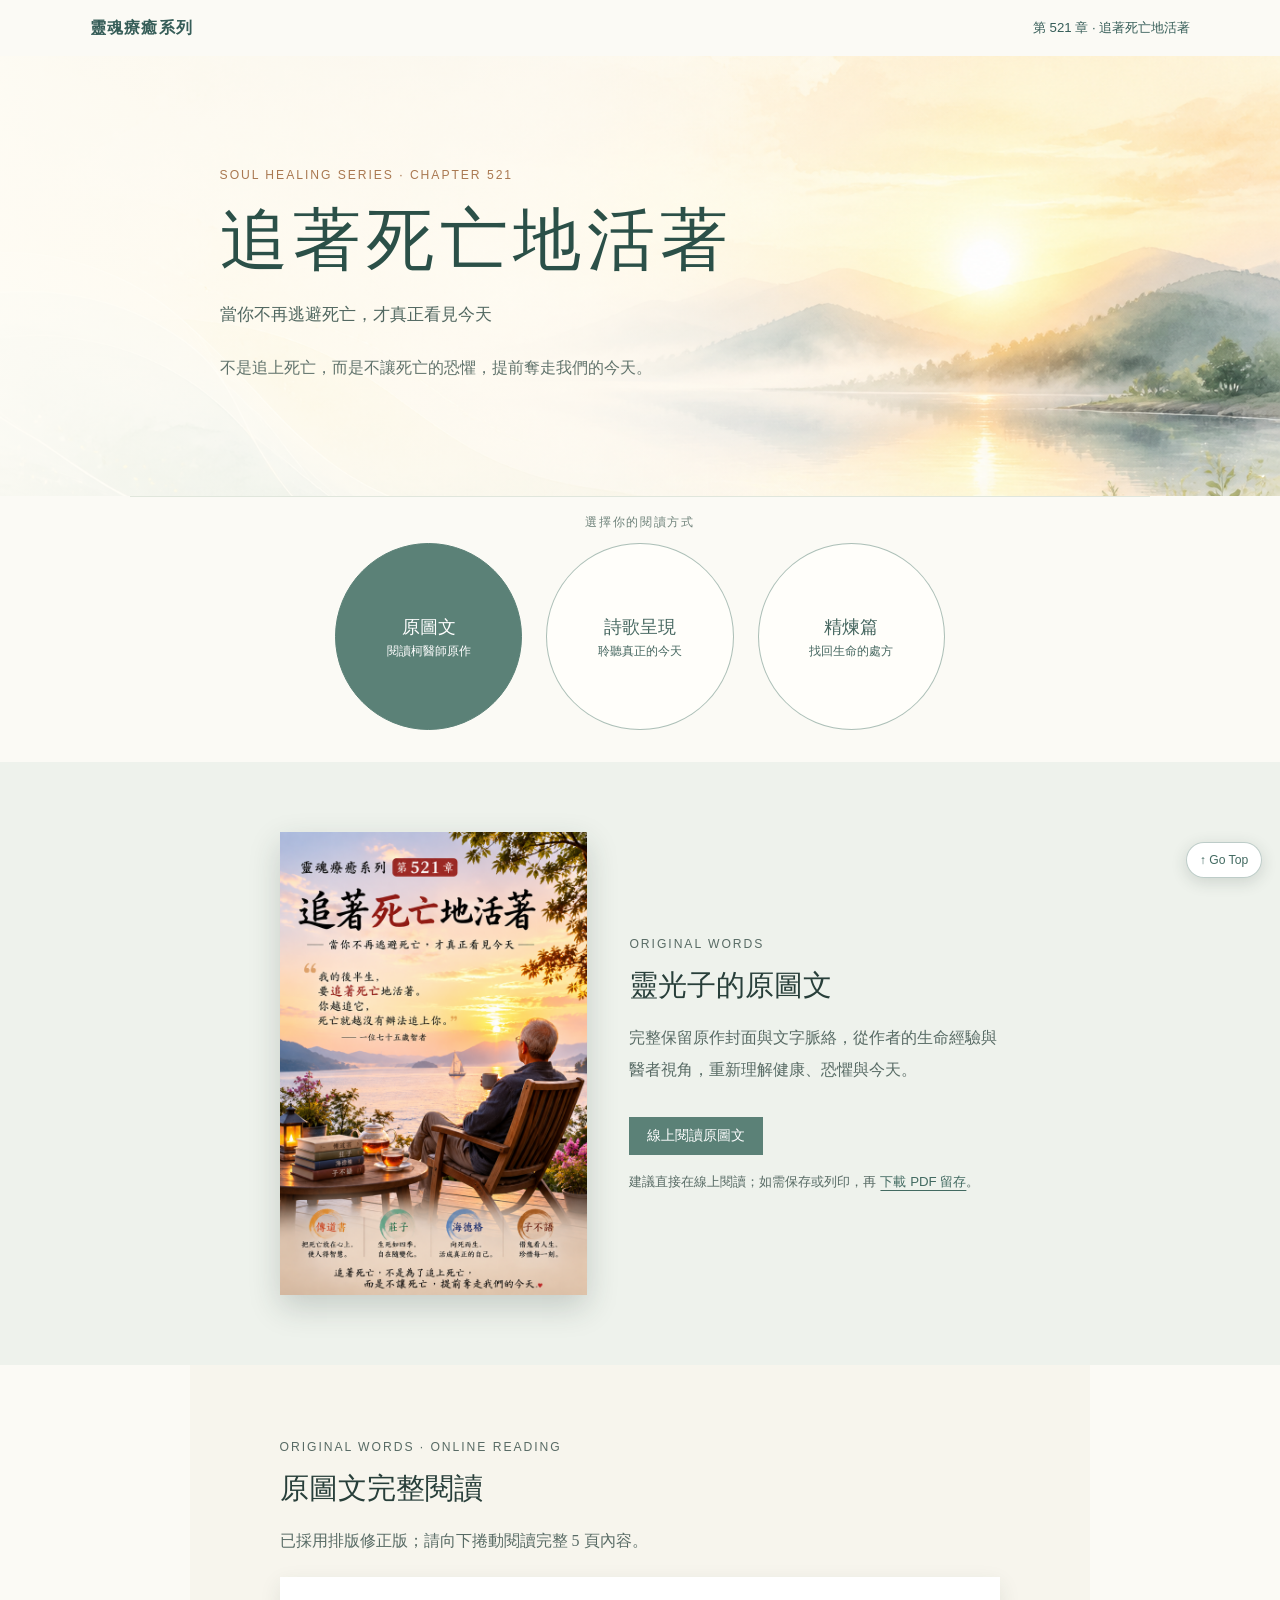
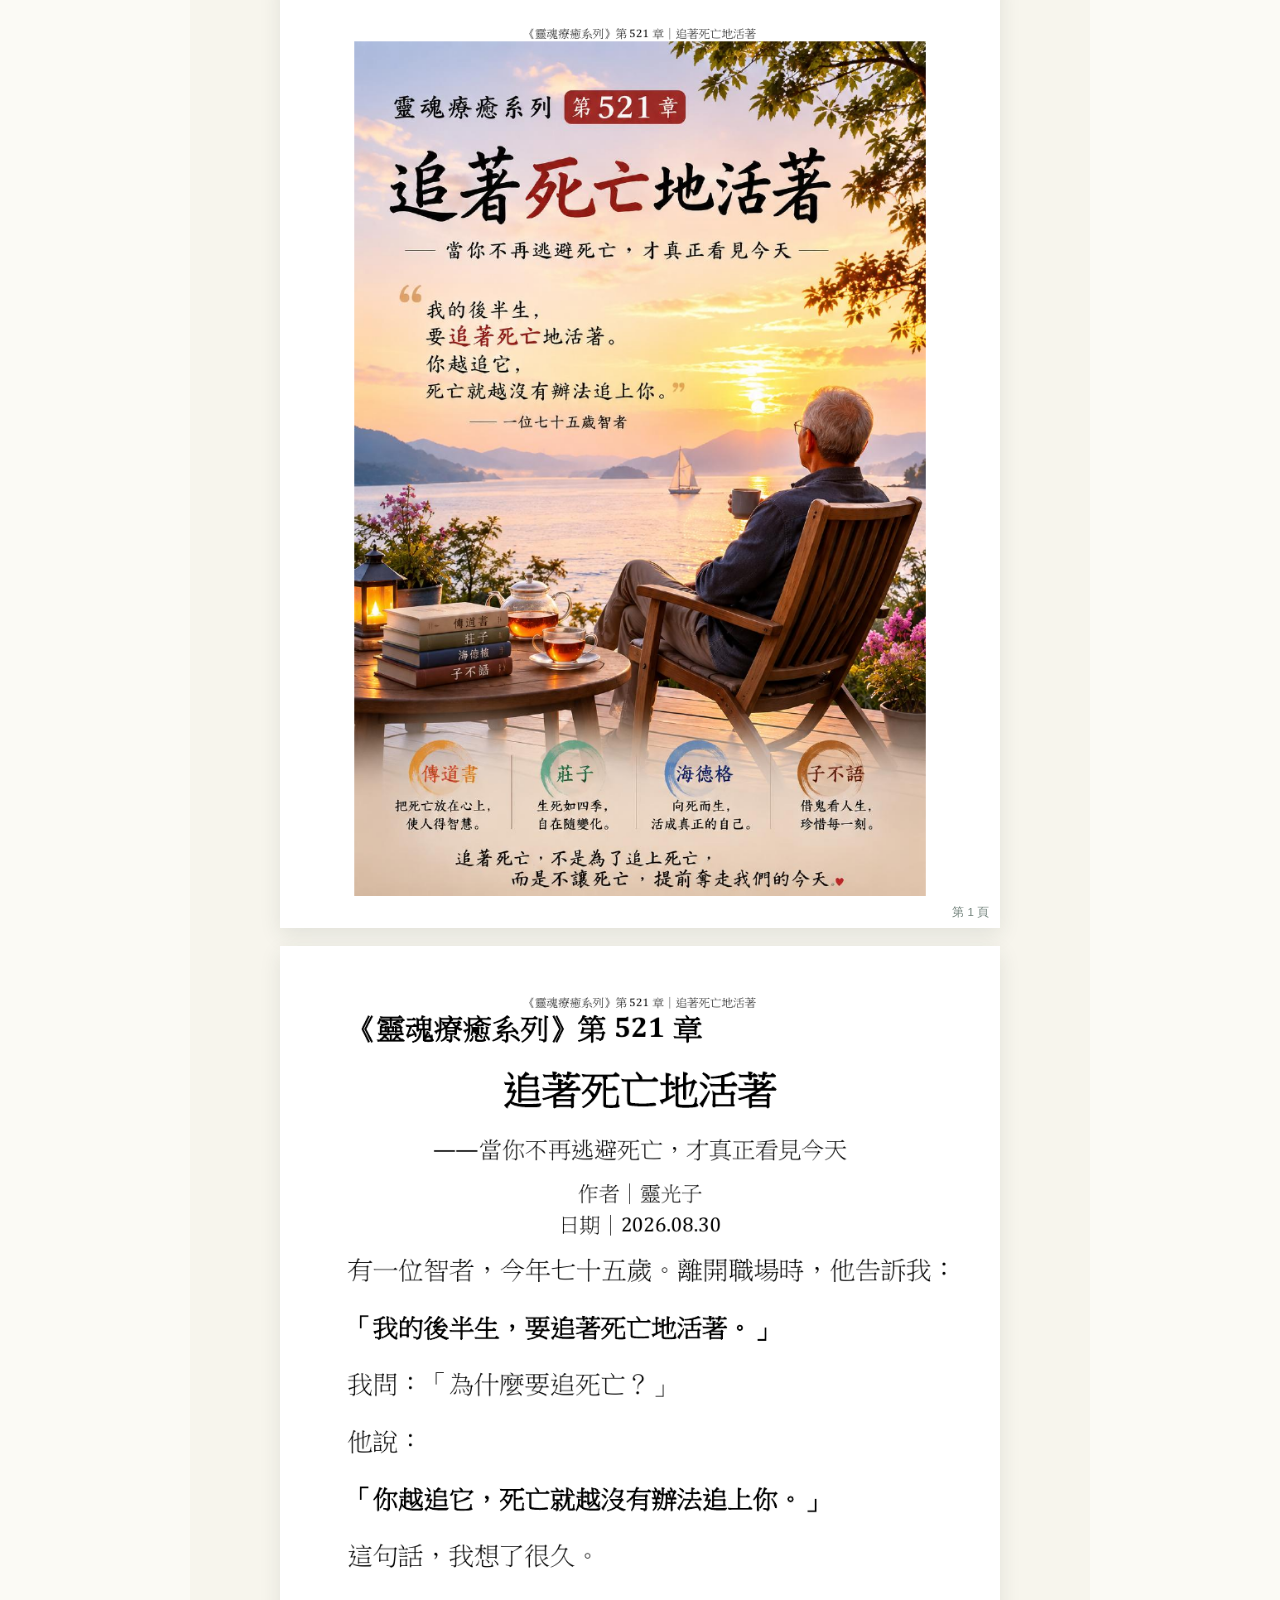
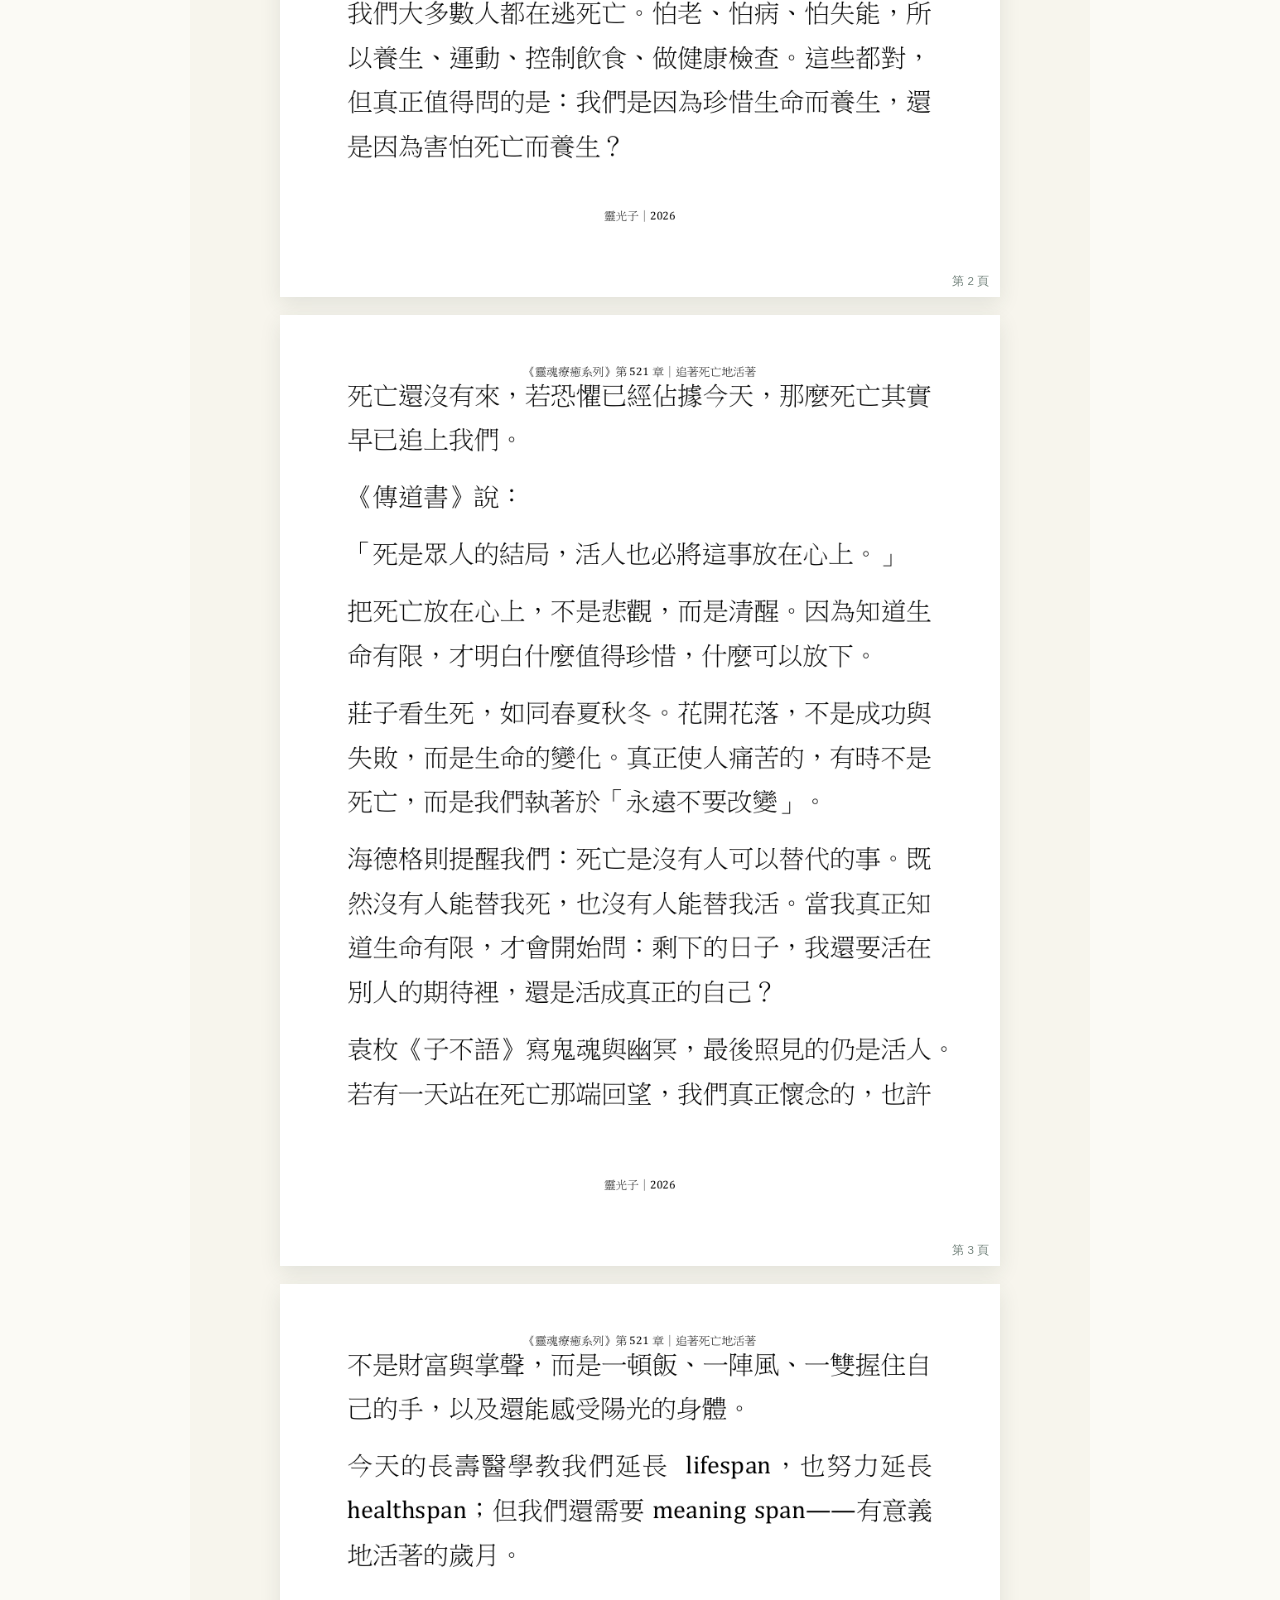
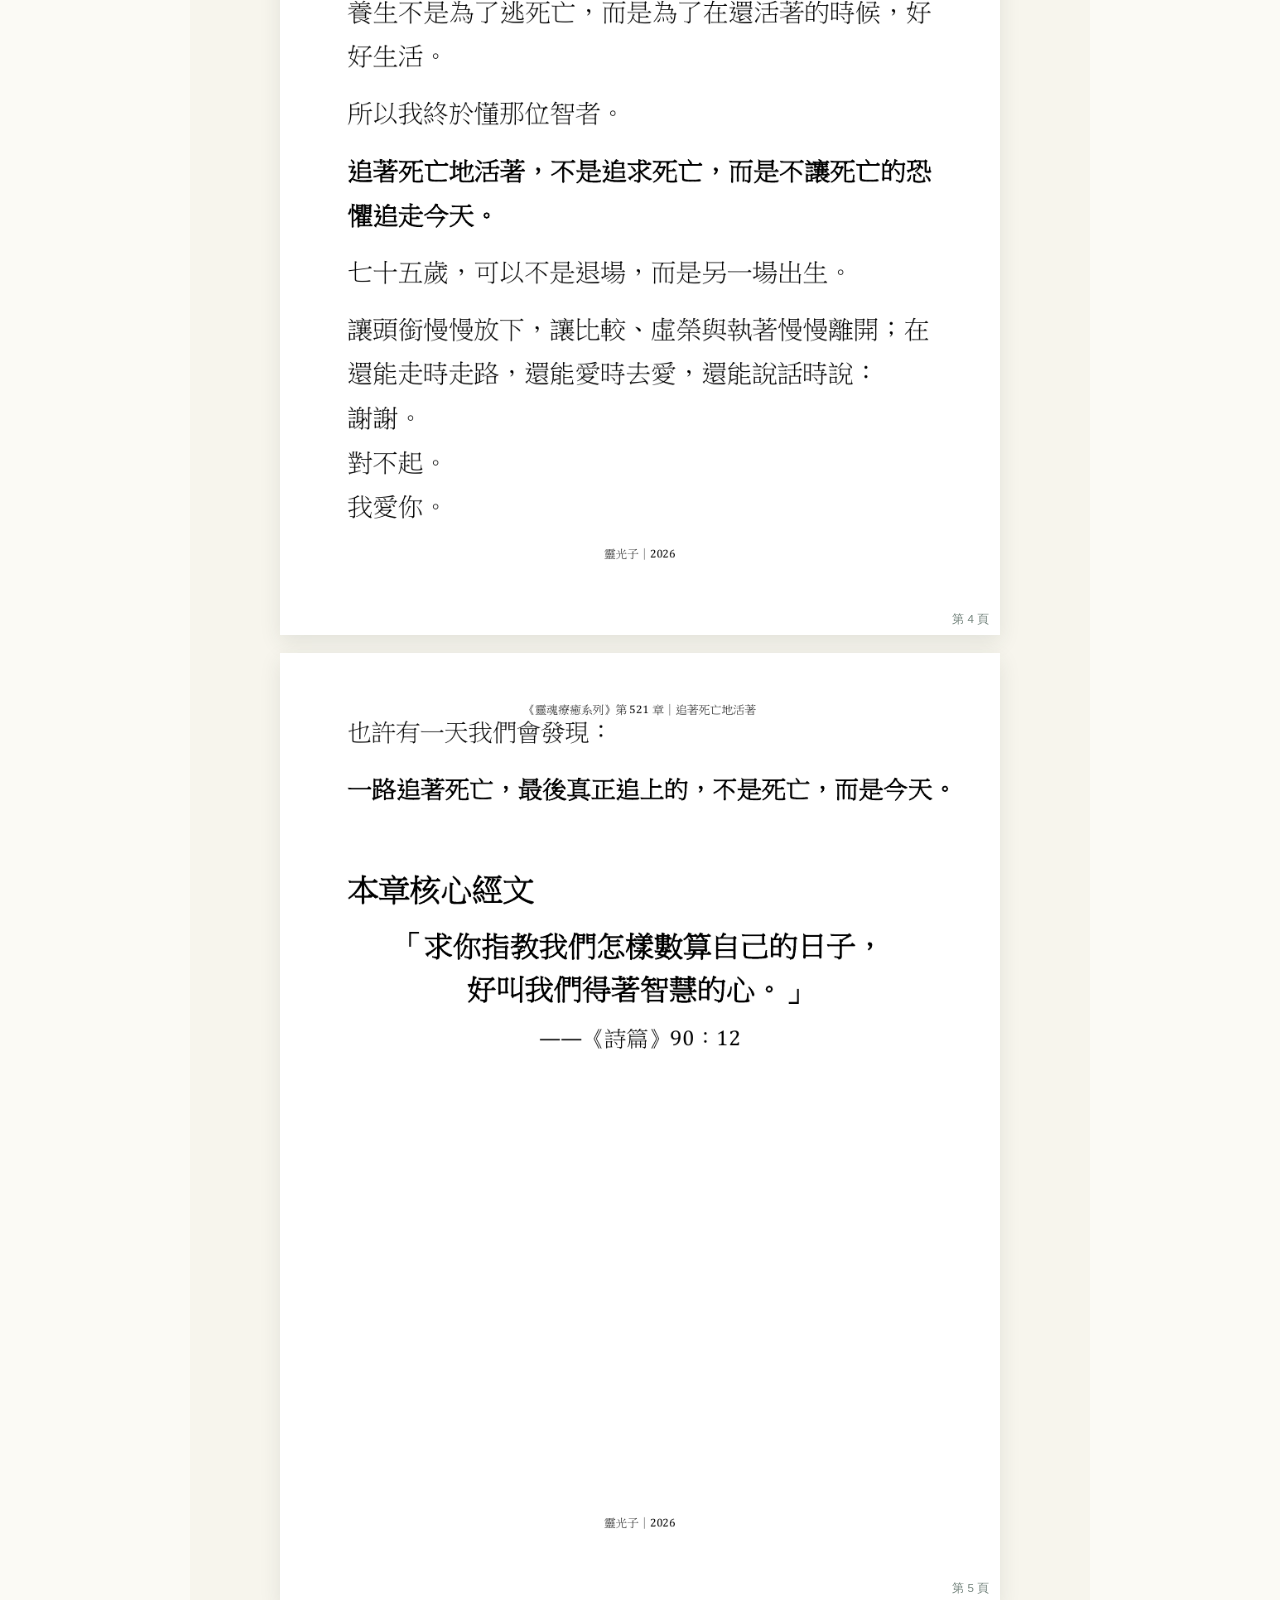
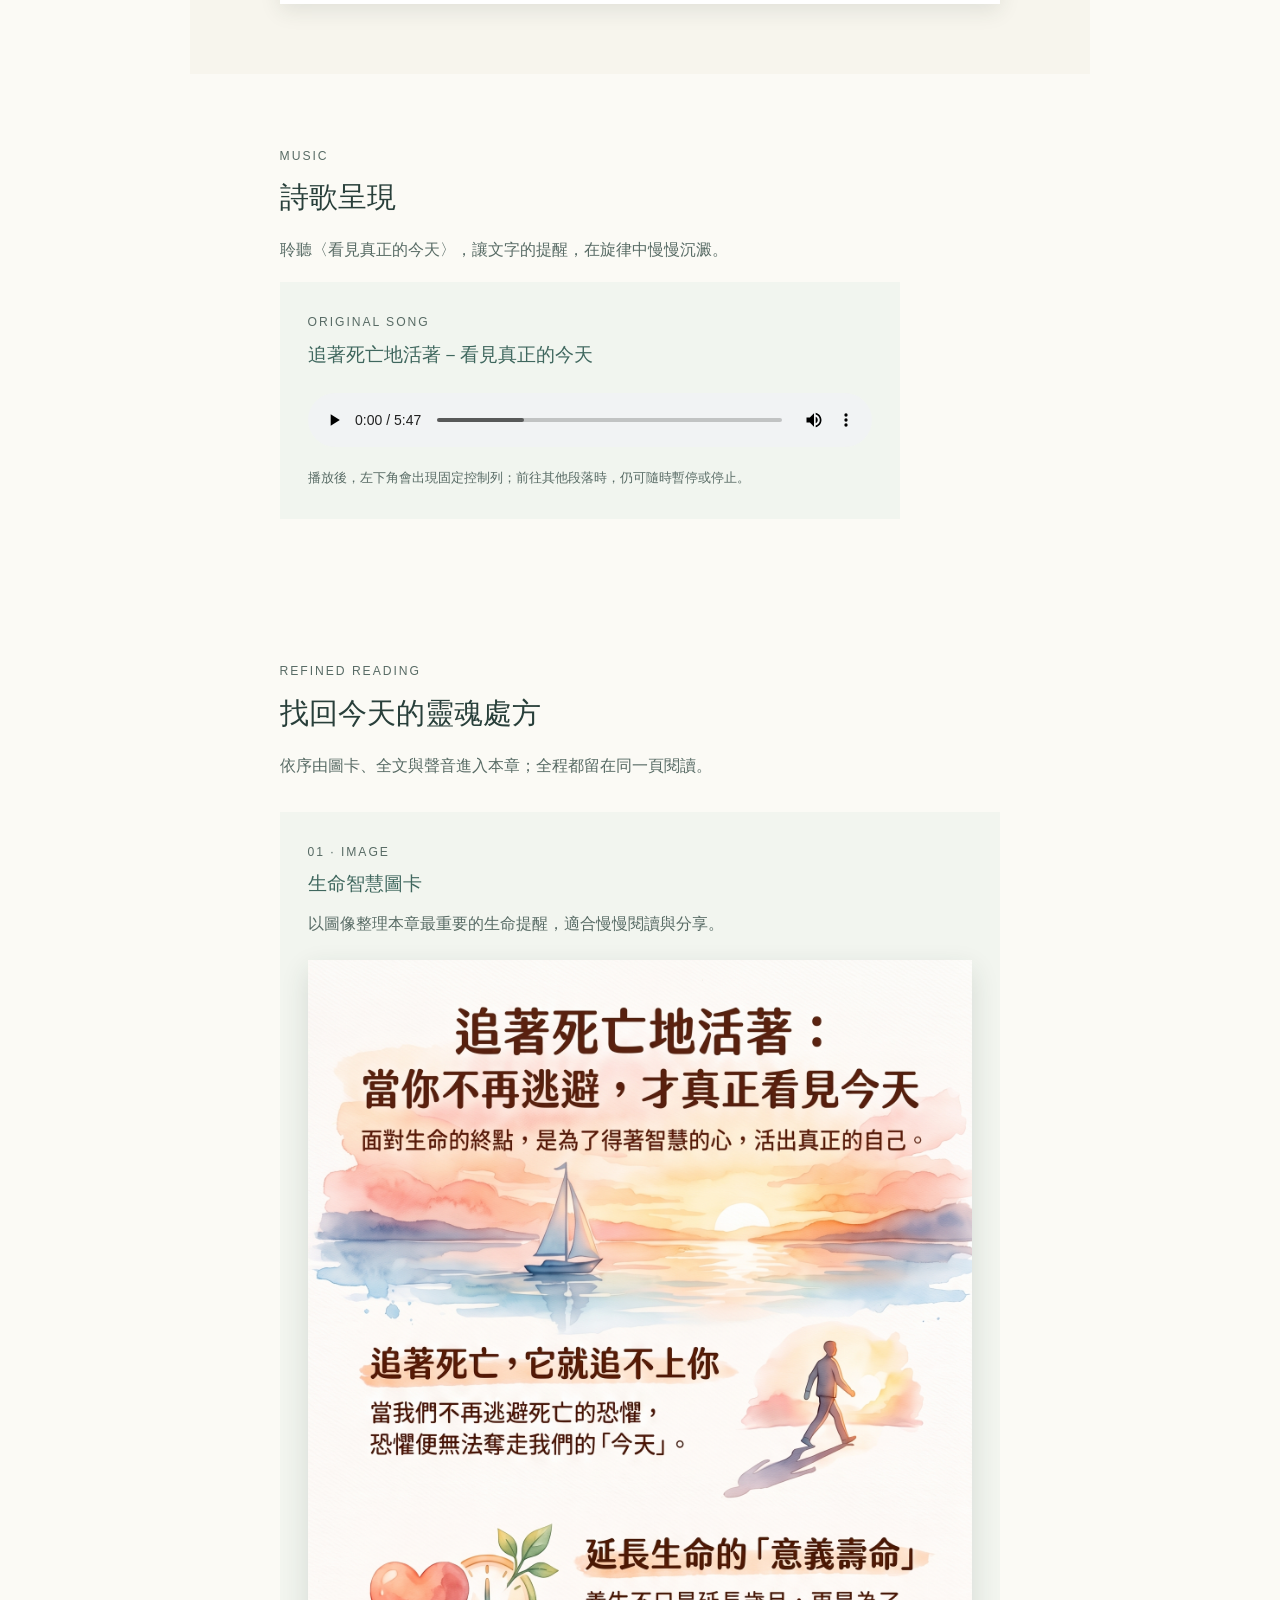
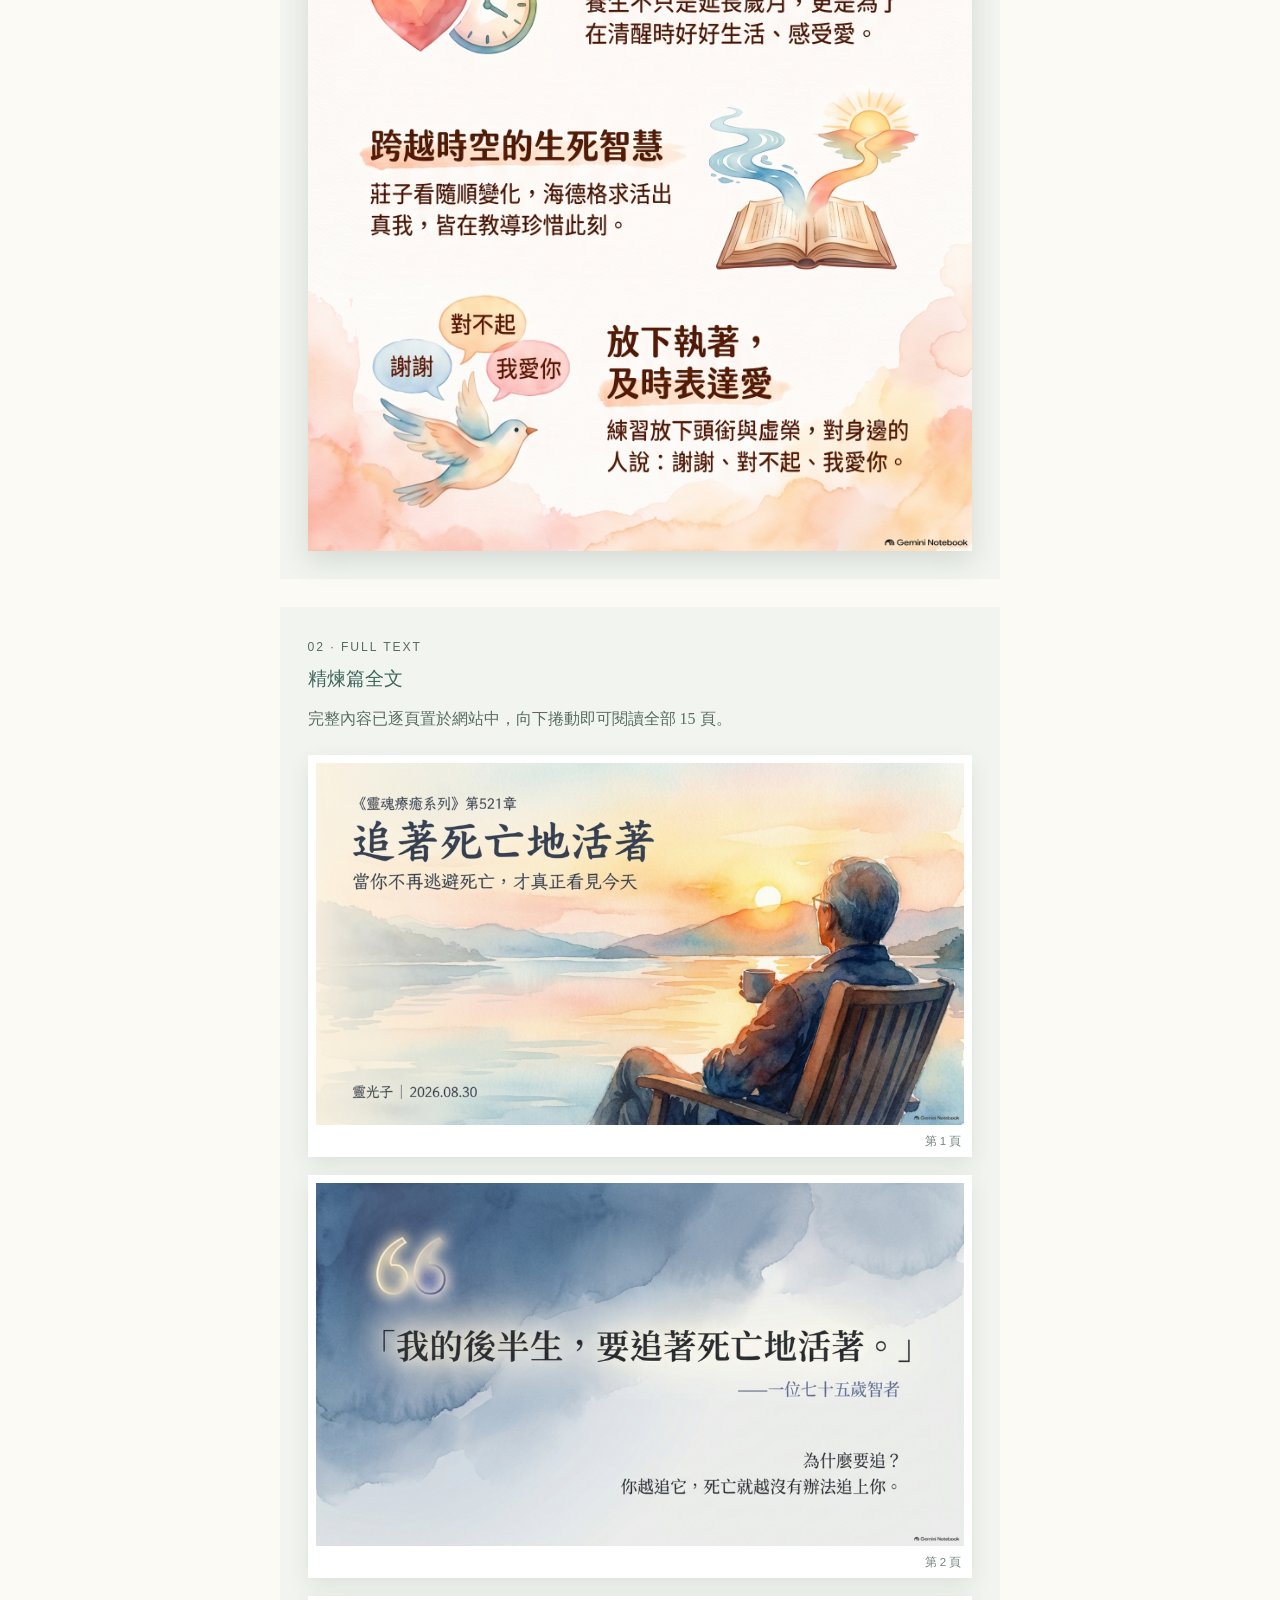
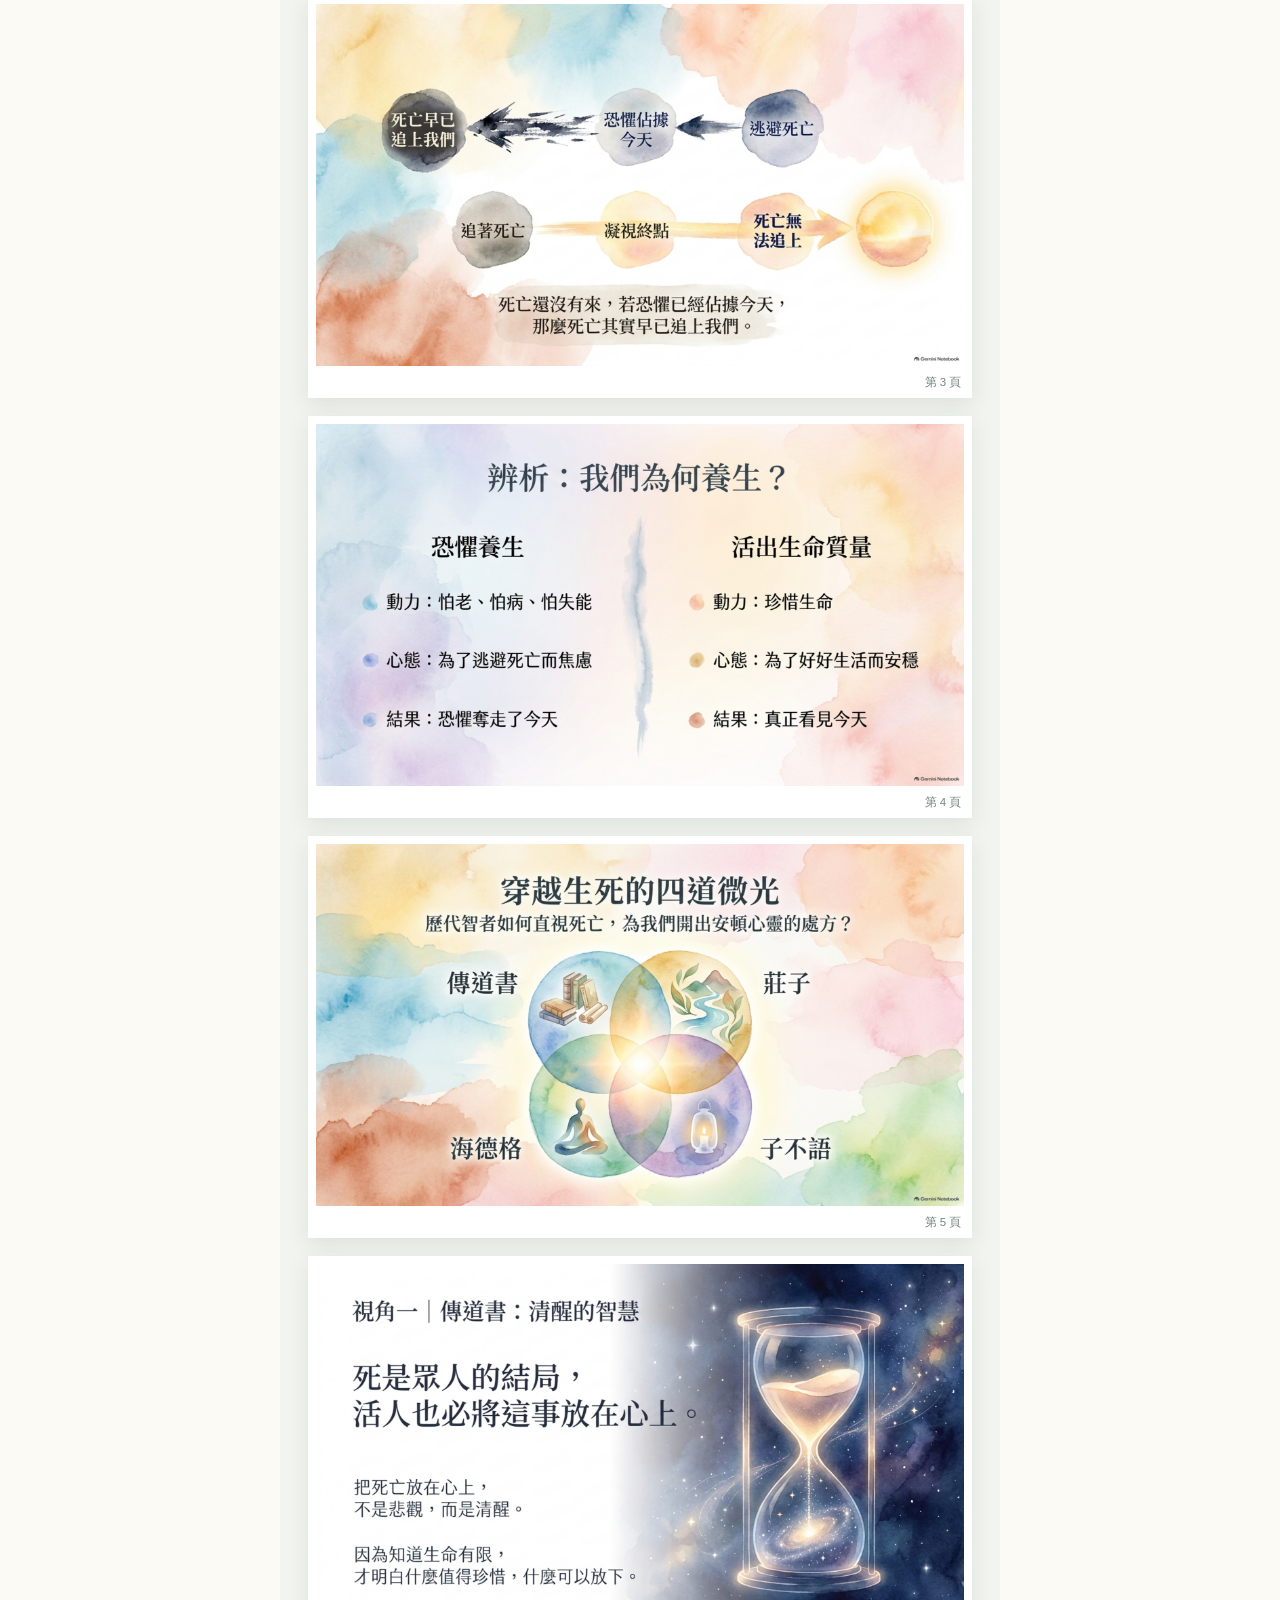
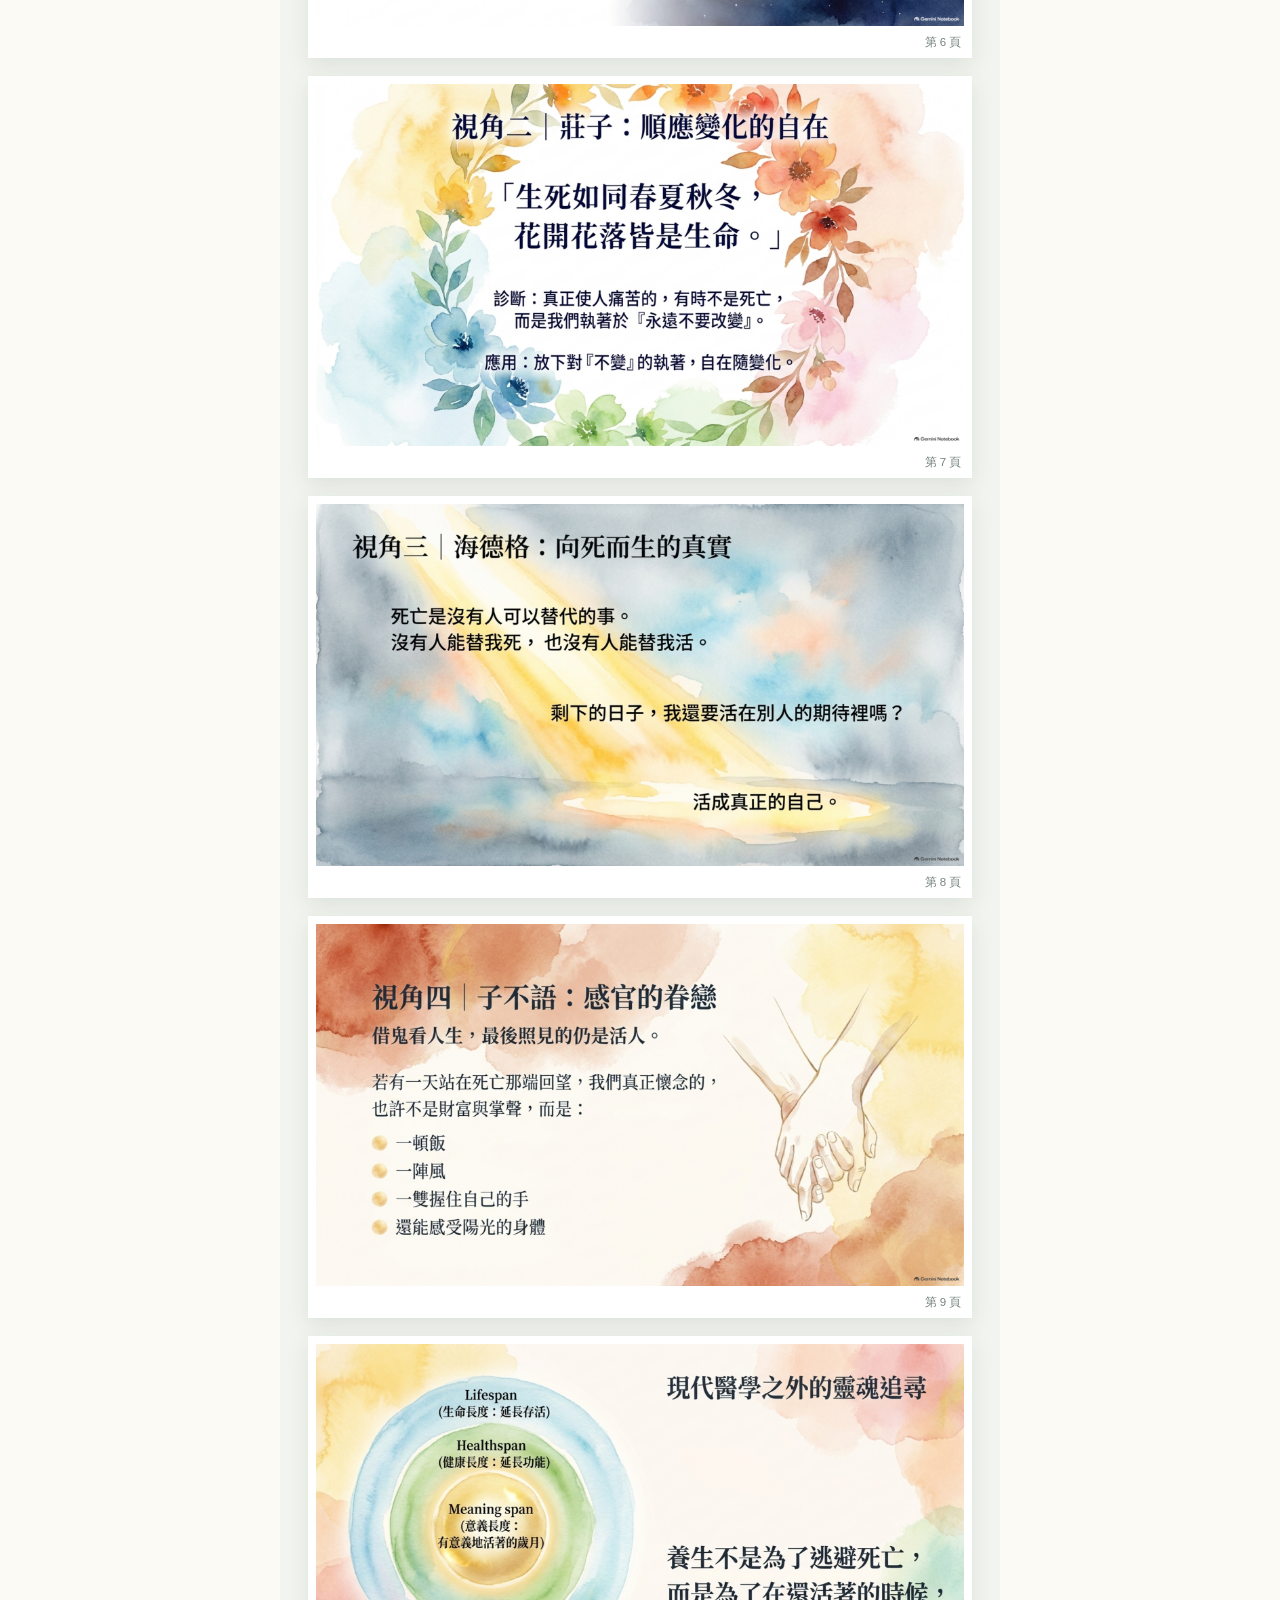
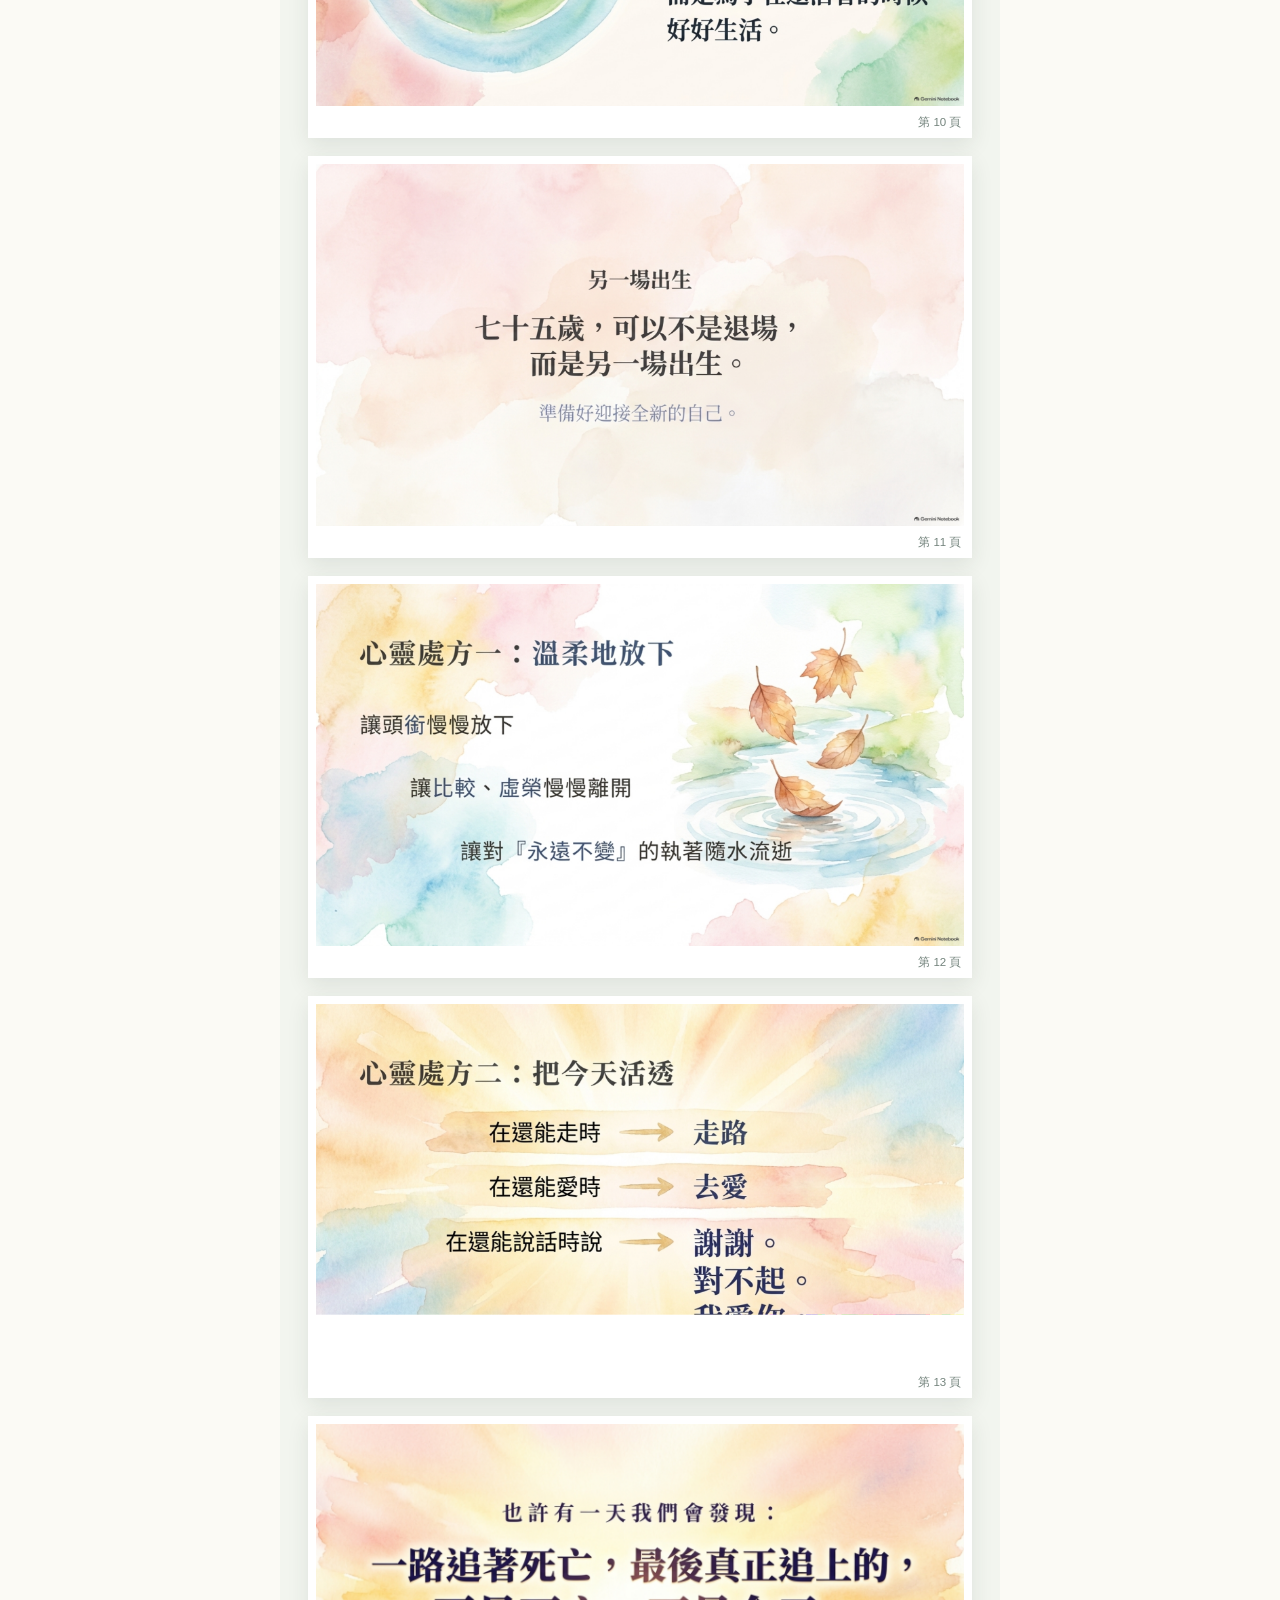
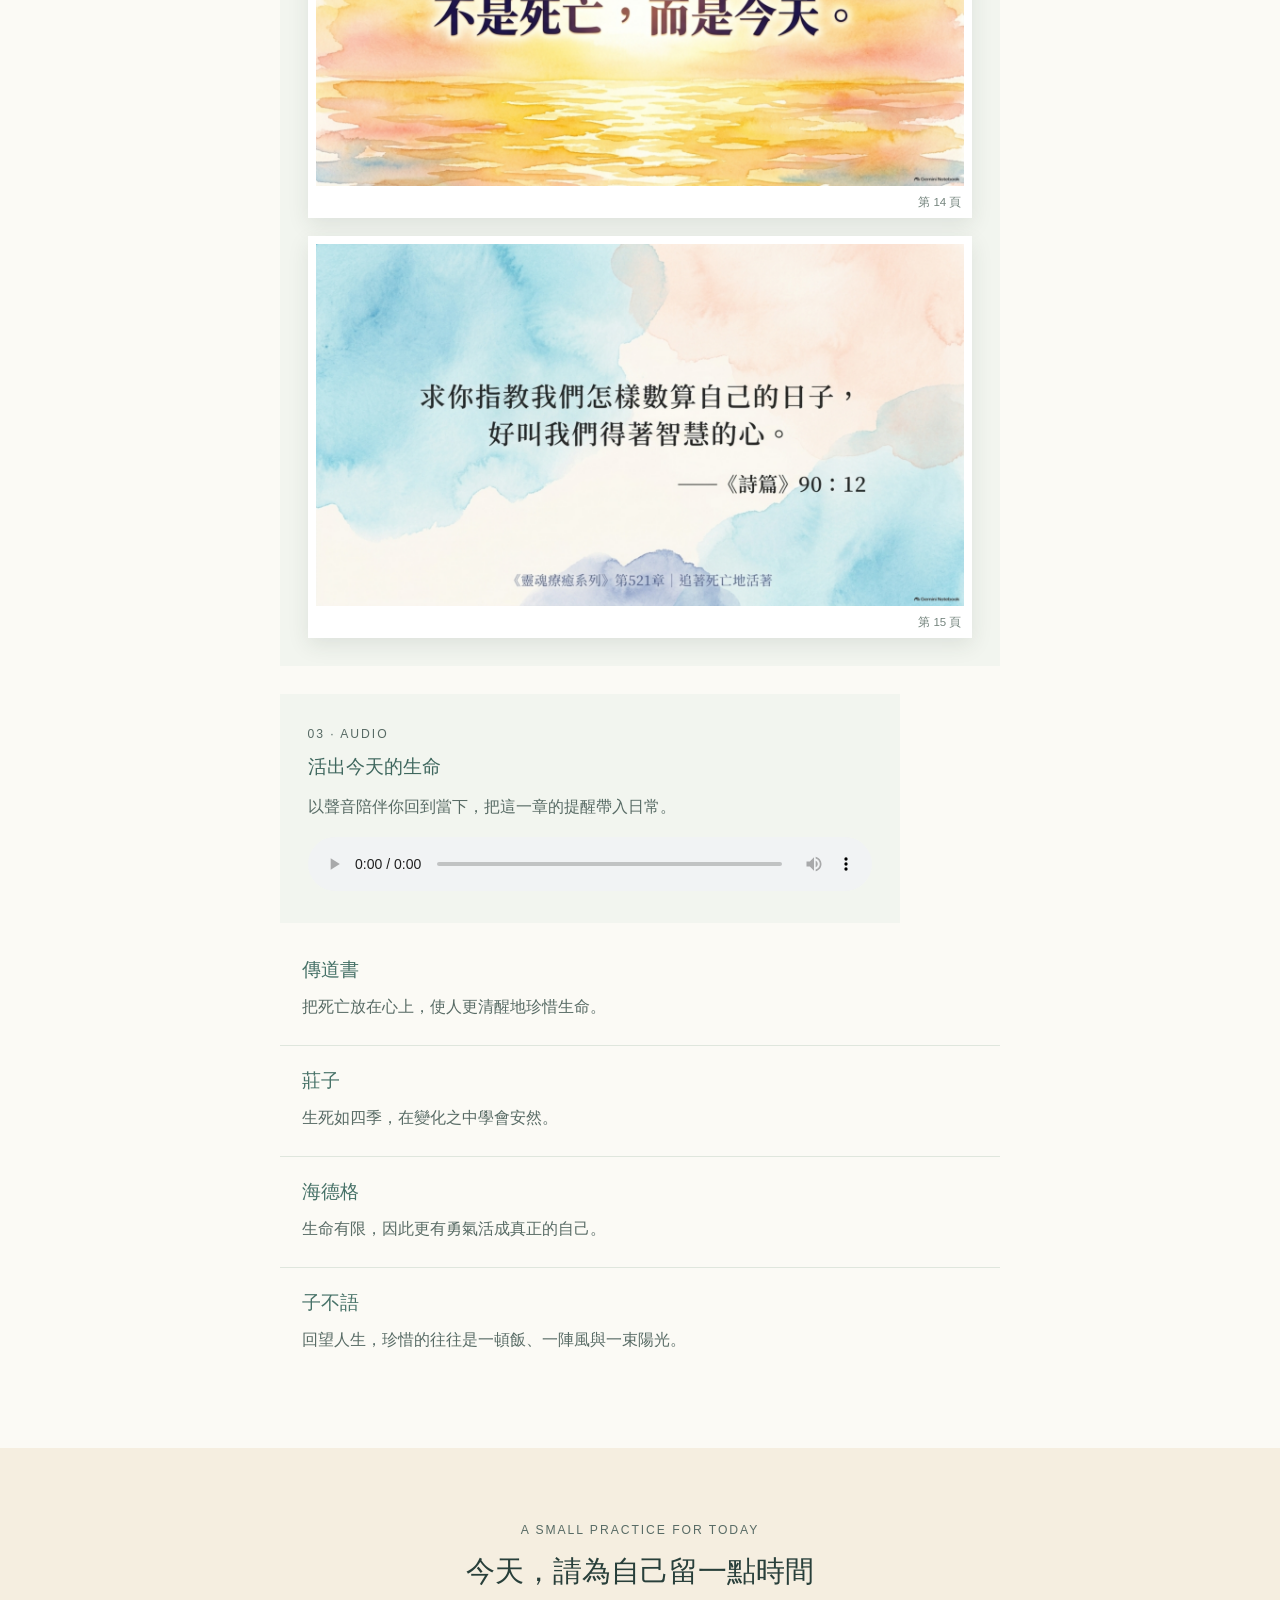
==== index.html @ 3123ef73 "建立靈魂療癒第521章網站" ====
<!doctype html>
<html lang="zh-Hant">
<head>
  <meta charset="utf-8">
  <meta name="viewport" content="width=device-width, initial-scale=1">
  <meta name="description" content="靈魂療癒系列第521章：追著死亡地活著。從健康、生命與當下，找回今天的力量。">
  <title>靈魂療癒系列｜第 521 章</title>
  <link rel="stylesheet" href="styles.css">
</head>
<body>
  <div class="soul-site">
    <header class="site-header"><a class="brand" href="#entry-521">靈魂療癒系列</a><span>第 521 章 · 追著死亡地活著</span></header>
    <main>
      <section class="hero" aria-labelledby="page-title"><img src="assets/chapter-521/hero-521-landscape.png" alt="晨光灑落湖畔與遠山" class="hero-image"><div class="hero-shade"></div><div class="hero-copy"><p class="eyebrow">SOUL HEALING SERIES · CHAPTER 521</p><h1 id="page-title">追著死亡地活著</h1><p class="tagline">當你不再逃避死亡，才真正看見今天</p><p class="hero-note">不是追上死亡，而是不讓死亡的恐懼，提前奪走我們的今天。</p></div></section>

      <nav class="entry-nav" id="entry-521" aria-label="本章閱讀方式"><p>選擇你的閱讀方式</p><div class="entry-list"><a class="entry active" data-entry href="#original-521" aria-current="true"><b>原圖文</b><small>閱讀柯醫師原作</small></a><a class="entry" data-entry href="#song-521"><b>詩歌呈現</b><small>聆聽真正的今天</small></a><a class="entry" data-entry href="#refined-521"><b>精煉篇</b><small>找回生命的處方</small></a></div></nav>

      <section class="original-intro" id="original-521"><div class="content two-col"><img src="assets/chapter-521/source-521.png" alt="靈魂療癒第521章原圖文封面"><div><p class="eyebrow">ORIGINAL WORDS</p><h2>靈光子的原圖文</h2><p>完整保留原作封面與文字脈絡，從作者的生命經驗與醫者視角，重新理解健康、恐懼與今天。</p><a class="primary-button" href="#original-reader">線上閱讀原圖文</a><p class="reading-guidance">建議直接在線上閱讀；如需保存或列印，再<a href="assets/chapter-521/original-521.pdf" download>下載 PDF 留存</a>。</p></div></div></section>

      <section class="content original-reader" id="original-reader"><p class="eyebrow">ORIGINAL WORDS · ONLINE READING</p><h2>原圖文完整閱讀</h2><p>已採用排版修正版；請向下捲動閱讀完整 5 頁內容。</p><div class="page-stack" aria-label="原圖文修正版，5頁"><figure><img src="assets/chapter-521/original-521-page-01.png" alt="原圖文修正版第1頁"><figcaption>第 1 頁</figcaption></figure><figure><img loading="lazy" src="assets/chapter-521/original-521-page-02.png" alt="原圖文修正版第2頁"><figcaption>第 2 頁</figcaption></figure><figure><img loading="lazy" src="assets/chapter-521/original-521-page-03.png" alt="原圖文修正版第3頁"><figcaption>第 3 頁</figcaption></figure><figure><img loading="lazy" src="assets/chapter-521/original-521-page-04.png" alt="原圖文修正版第4頁"><figcaption>第 4 頁</figcaption></figure><figure><img loading="lazy" src="assets/chapter-521/original-521-page-05.png" alt="原圖文修正版第5頁"><figcaption>第 5 頁</figcaption></figure></div></section>

      <section class="content song-section" id="song-521"><p class="eyebrow">MUSIC</p><h2>詩歌呈現</h2><p>聆聽〈看見真正的今天〉，讓文字的提醒，在旋律中慢慢沉澱。</p><div class="audio-panel"><p class="eyebrow">ORIGINAL SONG</p><h3>追著死亡地活著－看見真正的今天</h3><audio controls preload="metadata" data-title="追著死亡地活著－看見真正的今天" src="assets/chapter-521/song-521.mp3">你的瀏覽器不支援音訊播放。</audio><p class="audio-tip">播放後，左下角會出現固定控制列；前往其他段落時，仍可隨時暫停或停止。</p></div></section>

      <section class="content refined-section" id="refined-521"><p class="eyebrow">REFINED READING</p><h2>找回今天的靈魂處方</h2><p>依序由圖卡、全文與聲音進入本章；全程都留在同一頁閱讀。</p><div class="reading-sequence"><article class="reading-block"><p class="eyebrow">01 · IMAGE</p><h3>生命智慧圖卡</h3><p>以圖像整理本章最重要的生命提醒，適合慢慢閱讀與分享。</p><img class="wisdom-image" src="assets/chapter-521/refined-521-wisdom.png" alt="追著死亡地活著：生命智慧圖卡"></article><article class="reading-block"><p class="eyebrow">02 · FULL TEXT</p><h3>精煉篇全文</h3><p>完整內容已逐頁置於網站中，向下捲動即可閱讀全部 15 頁。</p><div class="page-stack" aria-label="精煉篇全文，15頁"><figure><img src="assets/chapter-521/refined-521-page-01.png" alt="精煉篇第1頁"><figcaption>第 1 頁</figcaption></figure><figure><img loading="lazy" src="assets/chapter-521/refined-521-page-02.png" alt="精煉篇第2頁"><figcaption>第 2 頁</figcaption></figure><figure><img loading="lazy" src="assets/chapter-521/refined-521-page-03.png" alt="精煉篇第3頁"><figcaption>第 3 頁</figcaption></figure><figure><img loading="lazy" src="assets/chapter-521/refined-521-page-04.png" alt="精煉篇第4頁"><figcaption>第 4 頁</figcaption></figure><figure><img loading="lazy" src="assets/chapter-521/refined-521-page-05.png" alt="精煉篇第5頁"><figcaption>第 5 頁</figcaption></figure><figure><img loading="lazy" src="assets/chapter-521/refined-521-page-06.png" alt="精煉篇第6頁"><figcaption>第 6 頁</figcaption></figure><figure><img loading="lazy" src="assets/chapter-521/refined-521-page-07.png" alt="精煉篇第7頁"><figcaption>第 7 頁</figcaption></figure><figure><img loading="lazy" src="assets/chapter-521/refined-521-page-08.png" alt="精煉篇第8頁"><figcaption>第 8 頁</figcaption></figure><figure><img loading="lazy" src="assets/chapter-521/refined-521-page-09.png" alt="精煉篇第9頁"><figcaption>第 9 頁</figcaption></figure><figure><img loading="lazy" src="assets/chapter-521/refined-521-page-10.png" alt="精煉篇第10頁"><figcaption>第 10 頁</figcaption></figure><figure><img loading="lazy" src="assets/chapter-521/refined-521-page-11.png" alt="精煉篇第11頁"><figcaption>第 11 頁</figcaption></figure><figure><img loading="lazy" src="assets/chapter-521/refined-521-page-12.png" alt="精煉篇第12頁"><figcaption>第 12 頁</figcaption></figure><figure><img loading="lazy" src="assets/chapter-521/refined-521-page-13.png" alt="精煉篇第13頁"><figcaption>第 13 頁</figcaption></figure><figure><img loading="lazy" src="assets/chapter-521/refined-521-page-14.png" alt="精煉篇第14頁"><figcaption>第 14 頁</figcaption></figure><figure><img loading="lazy" src="assets/chapter-521/refined-521-page-15.png" alt="精煉篇第15頁"><figcaption>第 15 頁</figcaption></figure></div></article><article class="reading-block audio-block"><p class="eyebrow">03 · AUDIO</p><h3>活出今天的生命</h3><p>以聲音陪伴你回到當下，把這一章的提醒帶入日常。</p><audio controls preload="metadata" data-title="活出今天的生命" src="assets/chapter-521/refined-521.m4a">你的瀏覽器不支援音訊播放。</audio></article></div>
        <div class="wisdom-list"><article><h3>傳道書</h3><p>把死亡放在心上，使人更清醒地珍惜生命。</p></article><article><h3>莊子</h3><p>生死如四季，在變化之中學會安然。</p></article><article><h3>海德格</h3><p>生命有限，因此更有勇氣活成真正的自己。</p></article><article><h3>子不語</h3><p>回望人生，珍惜的往往是一頓飯、一陣風與一束陽光。</p></article></div>
      </section>
      <section class="practice"><div class="content"><p class="eyebrow">A SMALL PRACTICE FOR TODAY</p><h2>今天，請為自己留一點時間</h2><p>問問自己：若今天值得好好活，我想對誰說謝謝、對誰說對不起，或把哪一件放不下的事先輕輕放下？</p></div></section>
    </main>
    <aside class="mini-player" id="mini-player" hidden aria-live="polite"><strong id="mini-player-title">正在播放</strong><button type="button" id="mini-pause">暫停</button><button type="button" id="mini-resume" hidden>繼續</button><button type="button" class="stop" id="mini-stop">停止</button></aside>
    <a class="go-top" href="#entry-521">↑ Go Top</a>
    <footer>原作作者：柯萬盛醫師（筆名靈光子）<br>本系列內容經作者同意公開分享</footer>
  </div>
  <script src="script.js"></script>
</body>
</html>
---- styles.css ----
:root{--ink:#283f3a;--green:#5b8177;--deep-green:#365d58;--paper:#fbfaf5;--soft:#eef2ec;--gold:#a97850}*{box-sizing:border-box}html{scroll-behavior:smooth}body{margin:0;background:#e9ece7;color:var(--ink);font-family:"Noto Serif TC","Microsoft JhengHei",serif}.soul-site{overflow:hidden;background:var(--paper);box-shadow:0 8px 24px rgba(38,55,51,.13)}.site-header{min-height:56px;display:flex;align-items:center;justify-content:space-between;padding:0 7%;background:#fbfaf5 !important;color:var(--deep-green);font-family:"Microsoft JhengHei",sans-serif}.brand{color:inherit;text-decoration:none;font-weight:700;letter-spacing:.08em}.site-header span{font-size:.83rem}.hero{position:relative;min-height:440px;isolation:isolate;overflow:hidden}.hero-image{position:absolute;inset:0;z-index:-2;width:100%;height:100%;object-fit:cover}.hero-shade{position:absolute;inset:0;z-index:-1;background:linear-gradient(90deg,rgba(255,253,246,.9),rgba(255,253,246,.62) 45%,transparent 77%)}.hero-copy{display:grid;align-content:center;min-height:440px;max-width:1020px;margin:auto;padding:48px 7%}.eyebrow{margin:0;color:var(--gold);font:.76rem "Microsoft JhengHei",sans-serif;letter-spacing:.16em}.hero h1{max-width:590px;margin:13px 0;color:#2b5048;font-size:clamp(2.15rem,5.4vw,4.25rem);font-weight:500;letter-spacing:.08em}.tagline{margin:0;color:#526861;font-size:1.05rem;line-height:1.9}.hero-note{max-width:530px;margin:22px 0 0;color:#61736c;line-height:1.9}.entry-nav{max-width:1020px;margin:auto;padding:18px 7% 32px;text-align:center;border-top:1px solid #e0e6dc}.entry-nav>p{margin:0 0 13px;color:#6e827a;font:.72rem "Microsoft JhengHei",sans-serif;letter-spacing:.15em}.entry-list{display:grid;grid-template-columns:repeat(3,minmax(0,1fr));gap:24px;max-width:610px;margin:auto}.entry{aspect-ratio:1;display:grid;place-content:center;padding:8px;border:1px solid rgba(91,129,119,.5);border-radius:50%;background:#fffefa;color:#466760;text-decoration:none;transition:background .18s,color .18s,transform .18s}.entry:hover,.entry:focus-visible{transform:translateY(-2px)}.entry.active{background:var(--green);border-color:var(--green);color:#fff}.entry b{margin-bottom:5px;font-size:1.14rem;font-weight:500}.entry small{font:.74rem "Microsoft JhengHei",sans-serif}.content{max-width:900px;margin:auto;padding:70px 7%}.content h2{margin:10px 0 16px;font-size:1.8rem;font-weight:500}.content h3{margin:7px 0 11px;color:#3f675e;font-size:1.2rem;font-weight:500}.content p{color:#586b65;line-height:2}.original-intro{background:var(--soft)}.two-col{display:grid;grid-template-columns:.83fr 1fr;gap:42px;align-items:center}.two-col>img{width:100%;box-shadow:0 12px 30px rgba(37,55,51,.2)}.primary-button{display:inline-block;margin-top:15px;padding:10px 18px;background:var(--green);color:#fff;text-decoration:none;font:.87rem "Microsoft JhengHei",sans-serif}.reading-guidance{margin:14px 0 0;font:.83rem/1.8 "Microsoft JhengHei",sans-serif}.reading-guidance a{margin-left:4px;color:#426a61;text-underline-offset:4px}.original-reader{background:#f7f5ed}.page-stack{display:grid;gap:18px;max-width:720px;margin:20px auto 0}.page-stack figure{margin:0;padding:8px;background:#fff;box-shadow:0 7px 20px rgba(37,55,51,.1)}.page-stack img{display:block;width:100%;height:auto}.page-stack figcaption{padding:9px 3px 0;color:#74847d;text-align:right;font:.72rem "Microsoft JhengHei",sans-serif}.song-section{background:var(--paper)}.audio-panel{max-width:620px;padding:28px;background:#f1f5ef}.audio-panel audio,.audio-block audio{width:100%;margin-top:14px}.audio-tip{margin:14px 0 0;color:#6a7c75;font:.83rem/1.7 "Microsoft JhengHei",sans-serif}.reading-sequence{display:grid;gap:28px;margin-top:30px}.reading-block{padding:28px;background:#f2f5ef}.reading-block p{margin:0}.wisdom-image{display:block;width:100%;max-width:680px;margin:20px auto 0;box-shadow:0 10px 26px rgba(37,55,51,.14)}.audio-block{max-width:620px}.wisdom-list{display:grid;gap:1px;margin-top:12px;background:#dfe6dd}.wisdom-list article{padding:22px;background:var(--paper)}.wisdom-list h3{margin:0 0 8px;color:#477268;font-weight:500}.wisdom-list p{margin:0}.practice{text-align:center;background:#f5eee0}.practice p{max-width:580px;margin:auto}.mini-player{position:fixed;left:18px;bottom:22px;z-index:7;display:flex;align-items:center;gap:8px;max-width:min(470px,calc(100vw - 116px));padding:10px 12px;border:1px solid rgba(91,129,119,.38);border-radius:18px;background:rgba(255,255,255,.97);box-shadow:0 5px 18px rgba(37,55,51,.18);font-family:"Microsoft JhengHei",sans-serif}.mini-player[hidden]{display:none}.mini-player strong{min-width:0;overflow:hidden;color:#426a61;font-size:.78rem;white-space:nowrap;text-overflow:ellipsis}.mini-player button{padding:6px 9px;border:0;border-radius:10px;background:#e7eee7;color:#355b53;font:inherit;font-size:.75rem;white-space:nowrap;cursor:pointer}.mini-player .stop{background:var(--green);color:#fff}.go-top{position:fixed;right:18px;bottom:22px;z-index:5;width:76px;padding:10px 6px;border:1px solid rgba(91,129,119,.4);border-radius:24px;background:rgba(255,255,255,.96);color:#426a61;text-align:center;text-decoration:none;font:.76rem "Microsoft JhengHei",sans-serif;box-shadow:0 4px 16px rgba(37,55,51,.16)}footer{padding:34px 7%;background:#e7ebe3;color:#6b7772;text-align:center;font:.8rem/1.8 "Microsoft JhengHei",sans-serif}@media(max-width:650px){.site-header{min-height:50px;padding:0 5%}.site-header span{display:none}.hero,.hero-copy{min-height:254px}.hero-shade{background:linear-gradient(90deg,rgba(255,253,246,.9),rgba(255,253,246,.68) 58%,rgba(255,253,246,.12))}.hero-copy{padding:22px 6%}.eyebrow{font-size:.61rem;letter-spacing:.1em}.hero h1{max-width:260px;margin:7px 0;font-size:clamp(1.55rem,7vw,2.05rem)}.tagline{max-width:242px;font-size:.88rem;line-height:1.55}.hero-note{display:none}.entry-nav{padding:12px 5% 20px}.entry-nav>p{margin-bottom:9px;font-size:.68rem}.entry-list{gap:10px}.entry{padding:5px}.entry b{margin-bottom:3px;font-size:.89rem}.entry small{font-size:.59rem;line-height:1.3}.content{padding:52px 6%}.two-col{grid-template-columns:1fr}.reading-block{padding:20px}.page-stack figure{padding:5px}.mini-player{left:10px;bottom:14px;gap:5px;max-width:calc(100vw - 94px);padding:8px}.mini-player strong{font-size:.68rem}.mini-player button{padding:6px;font-size:.68rem}.go-top{right:12px;bottom:16px;width:64px}}
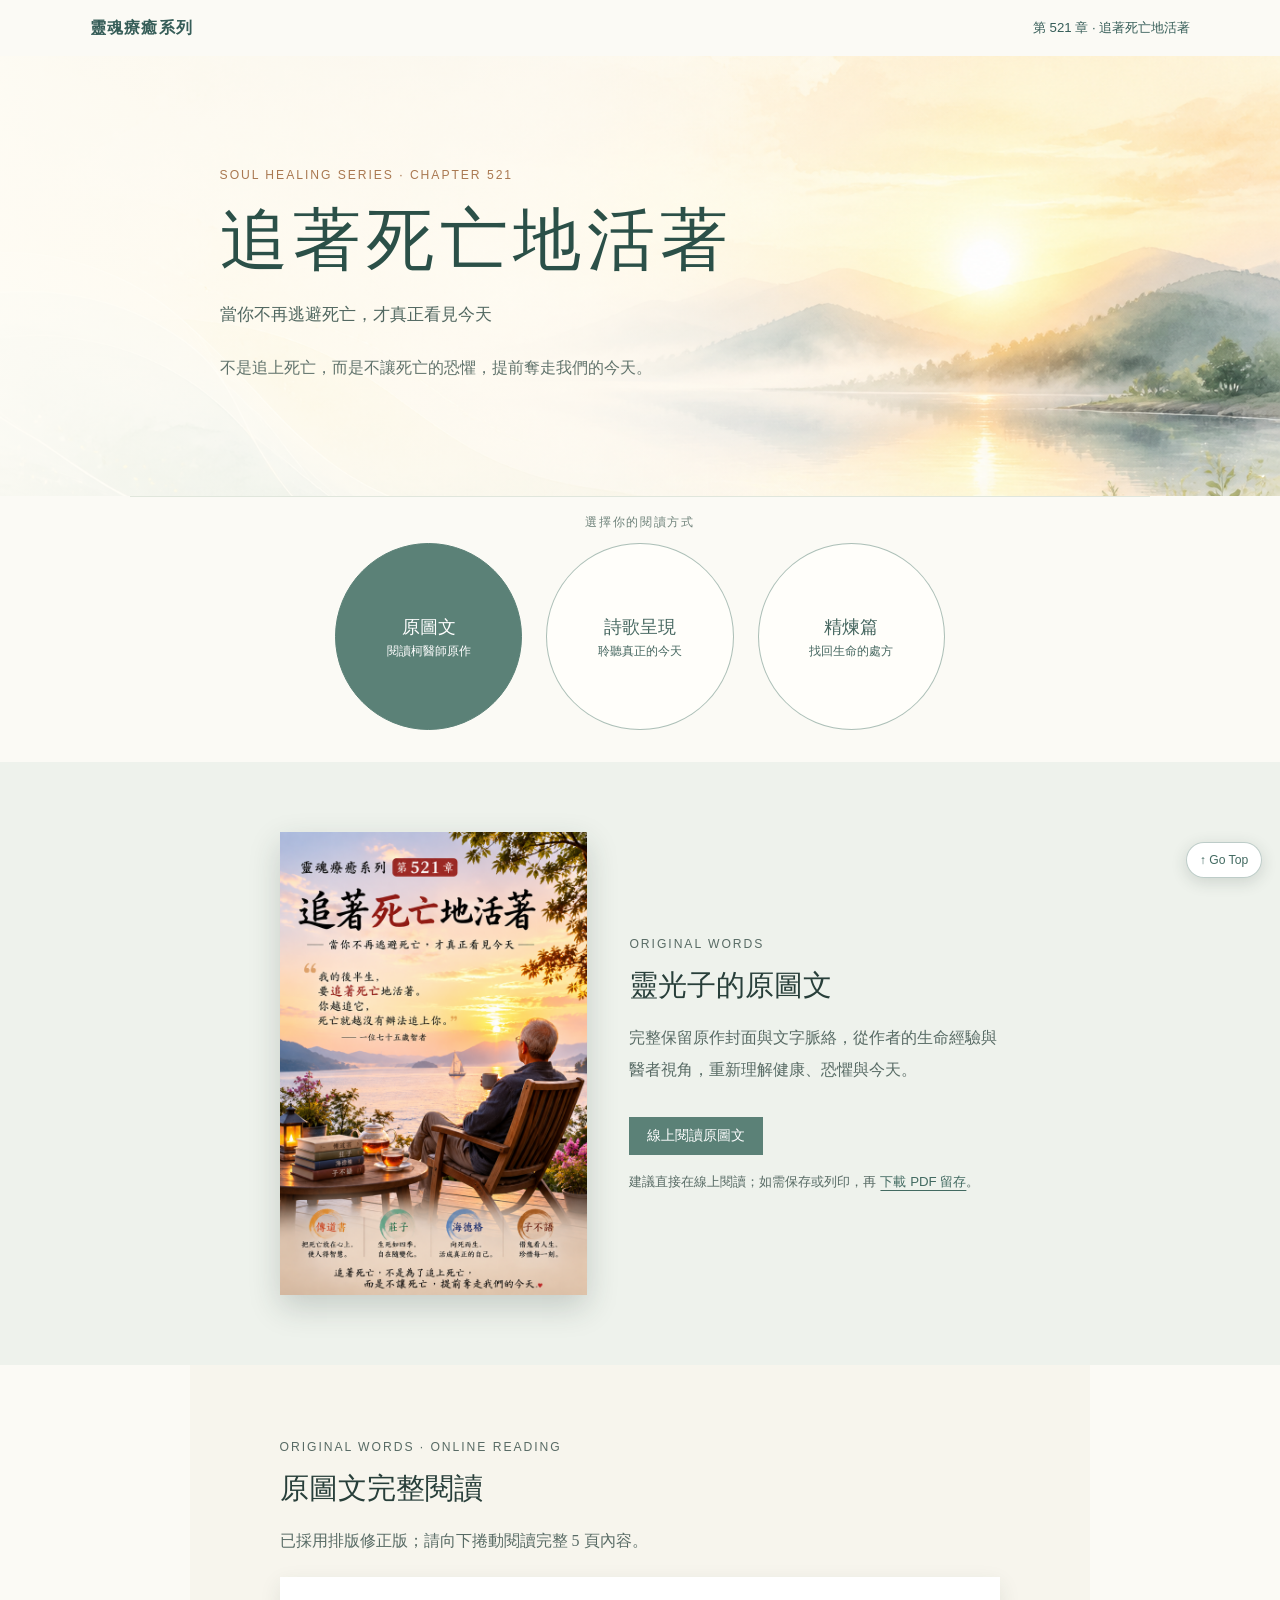
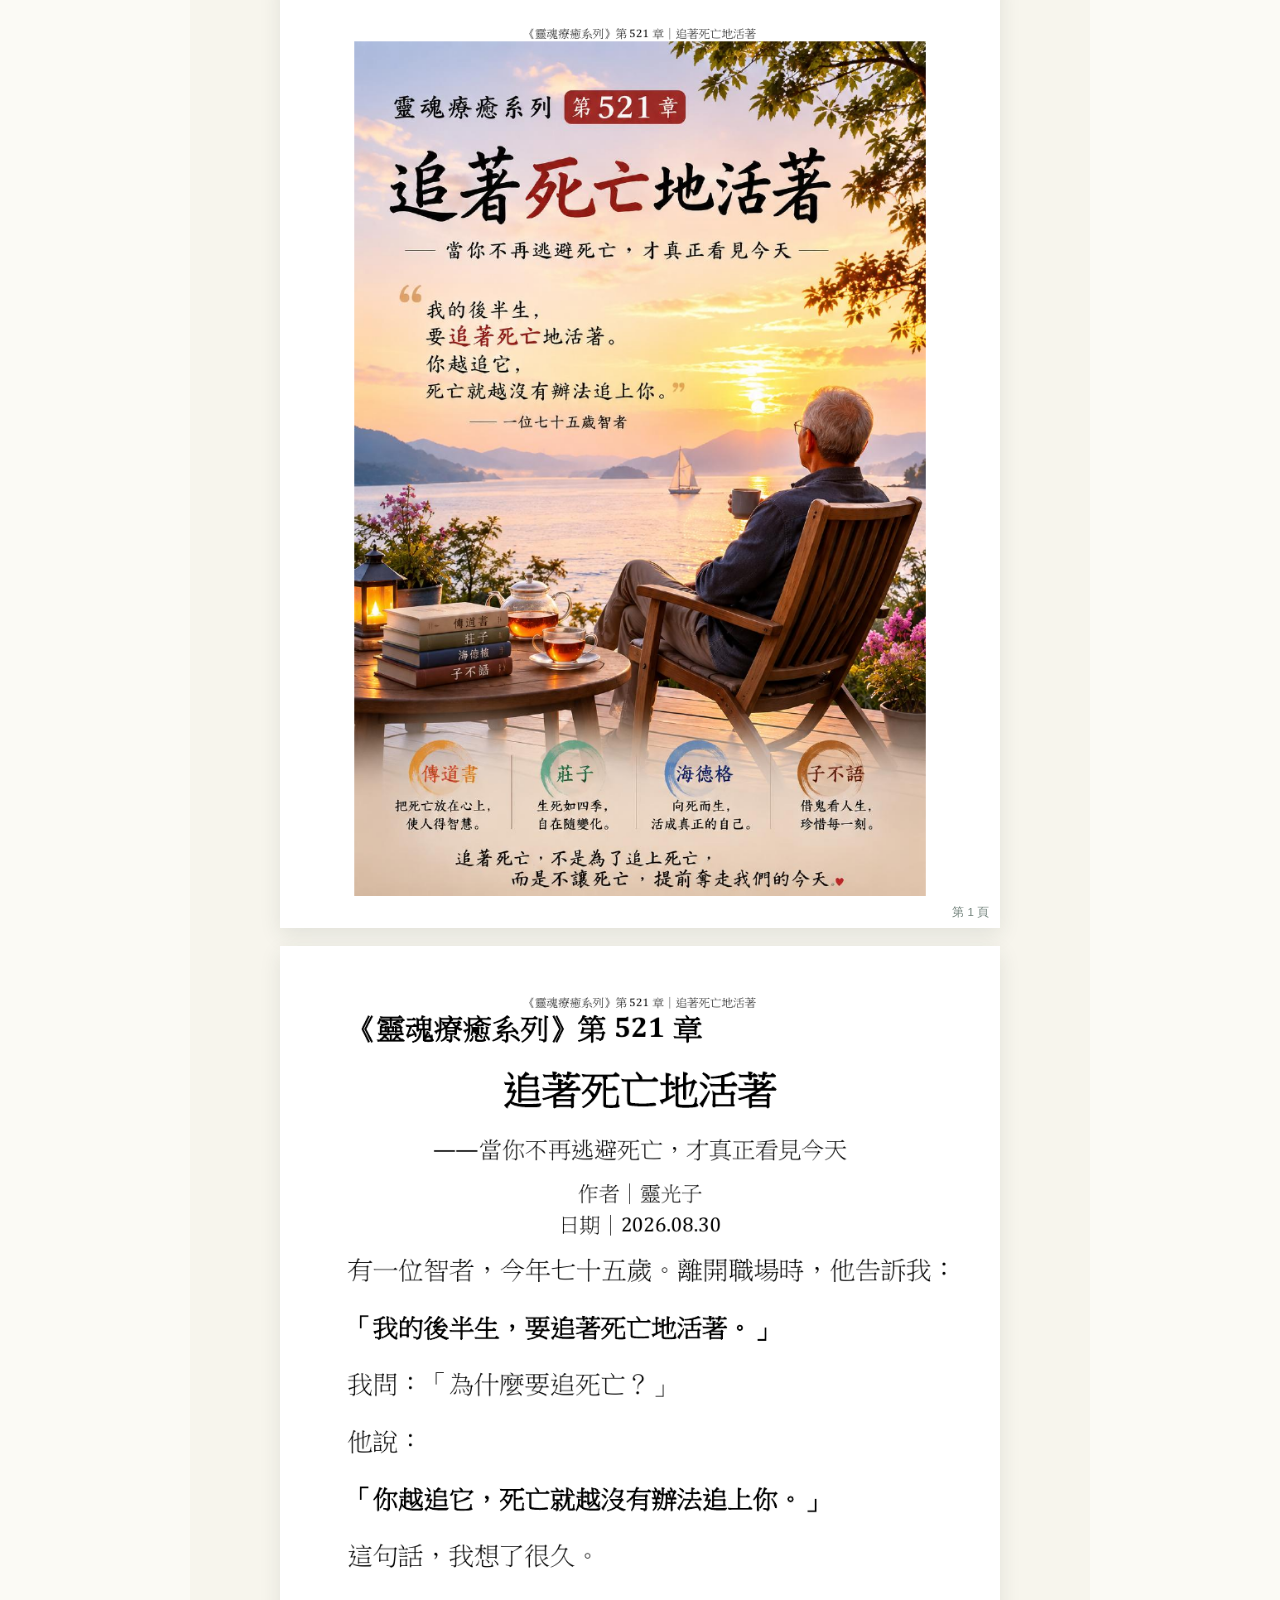
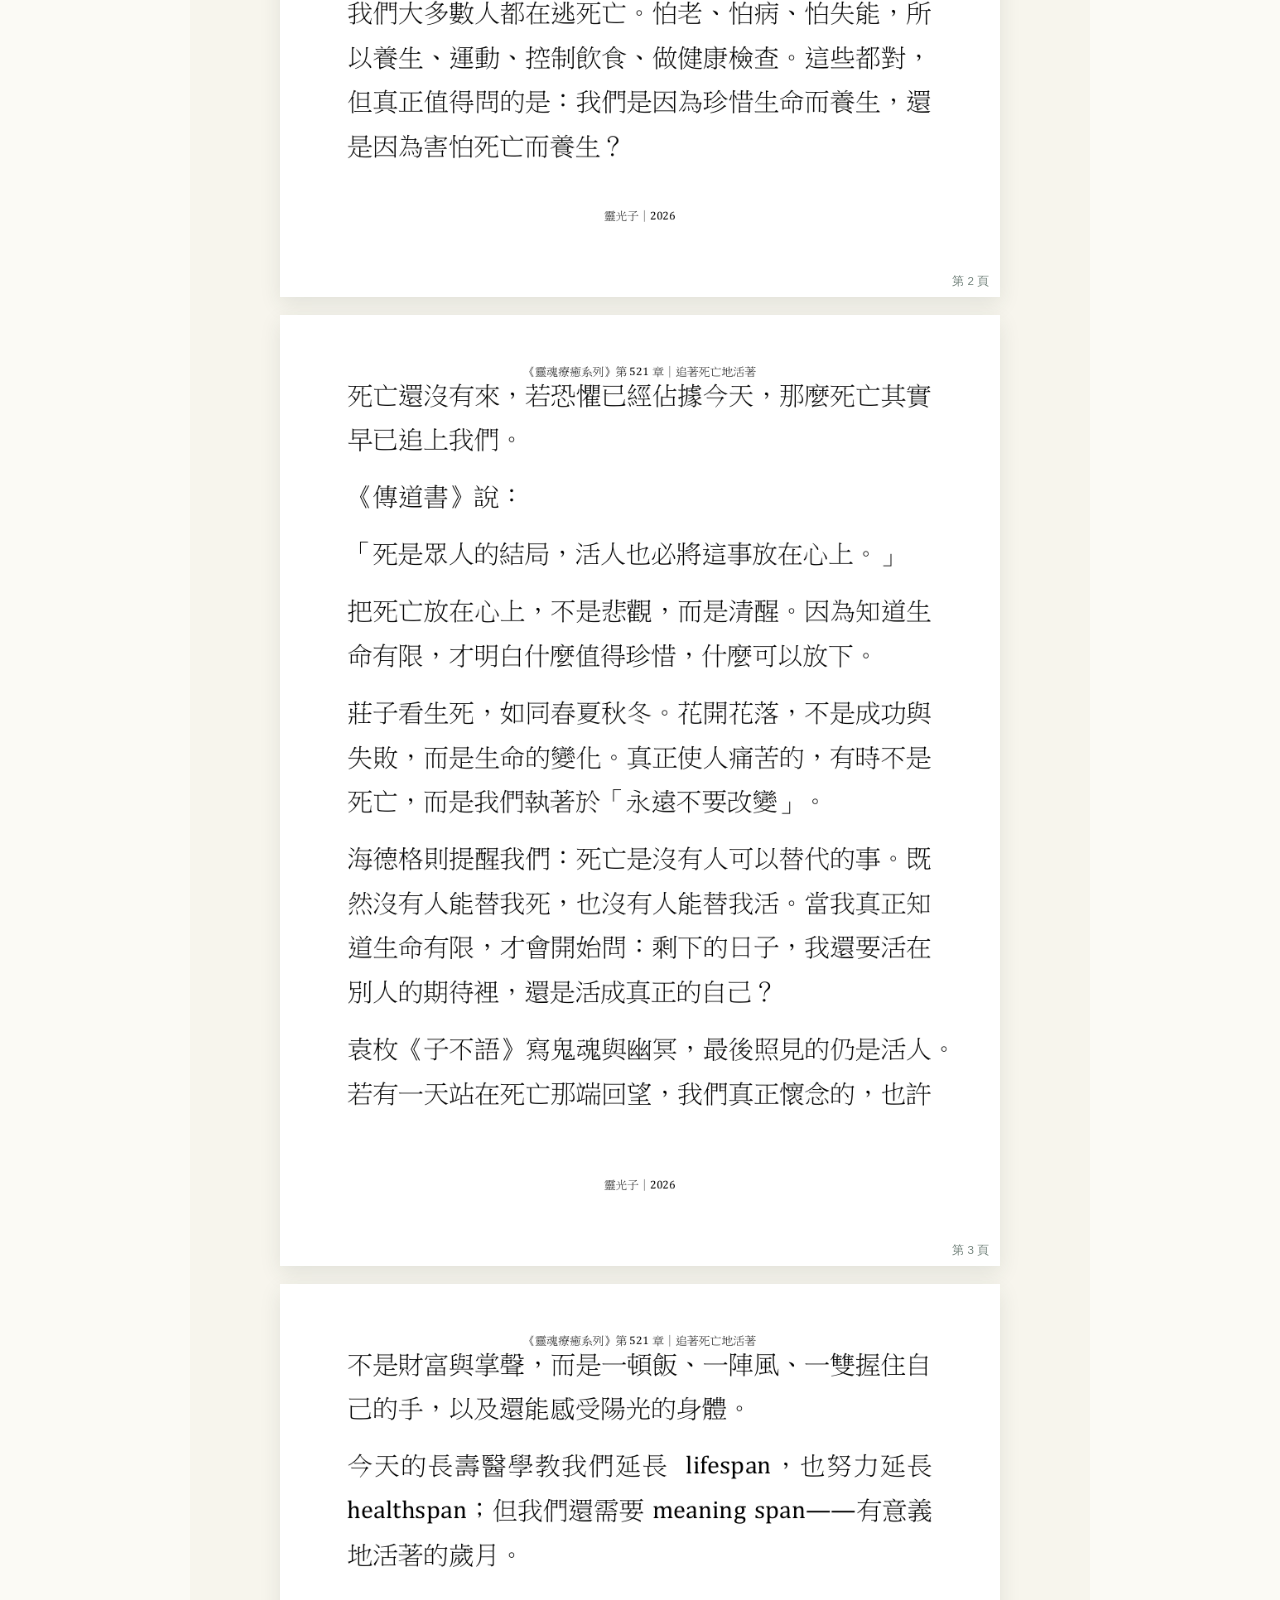
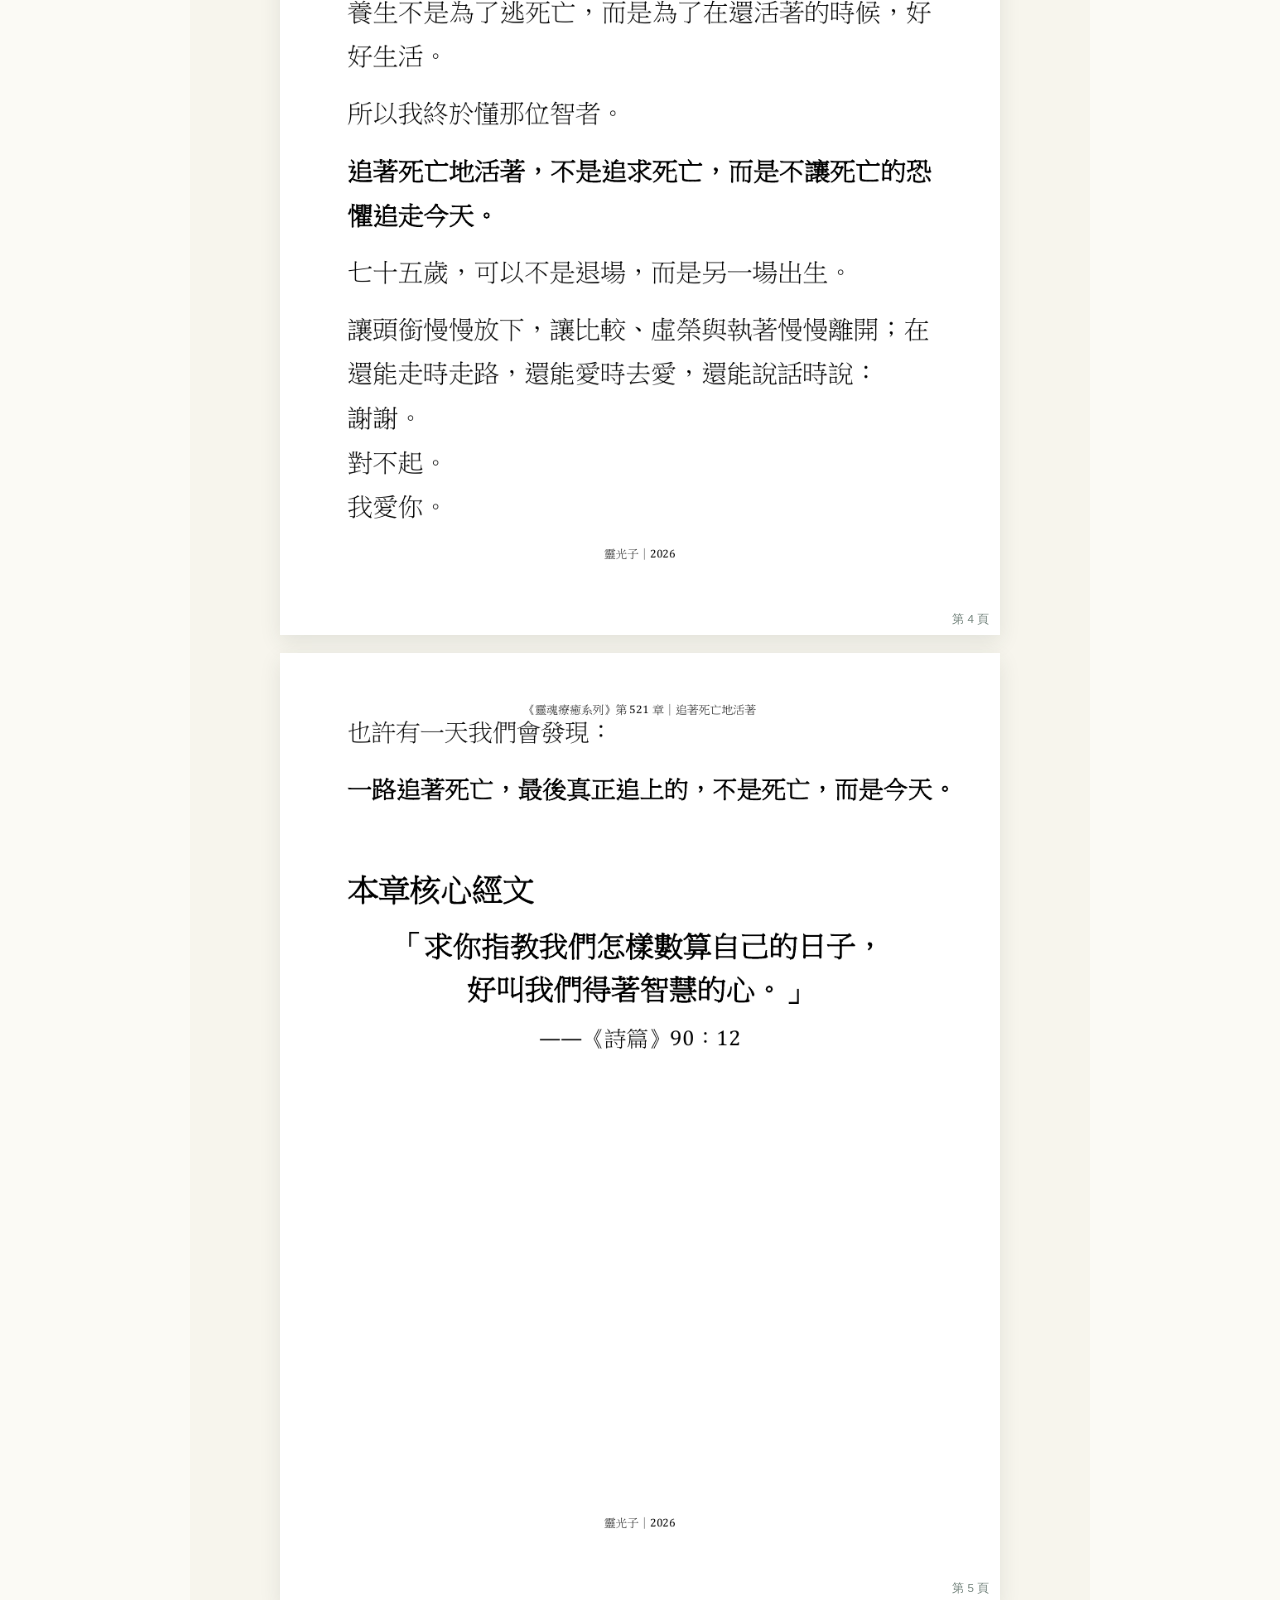
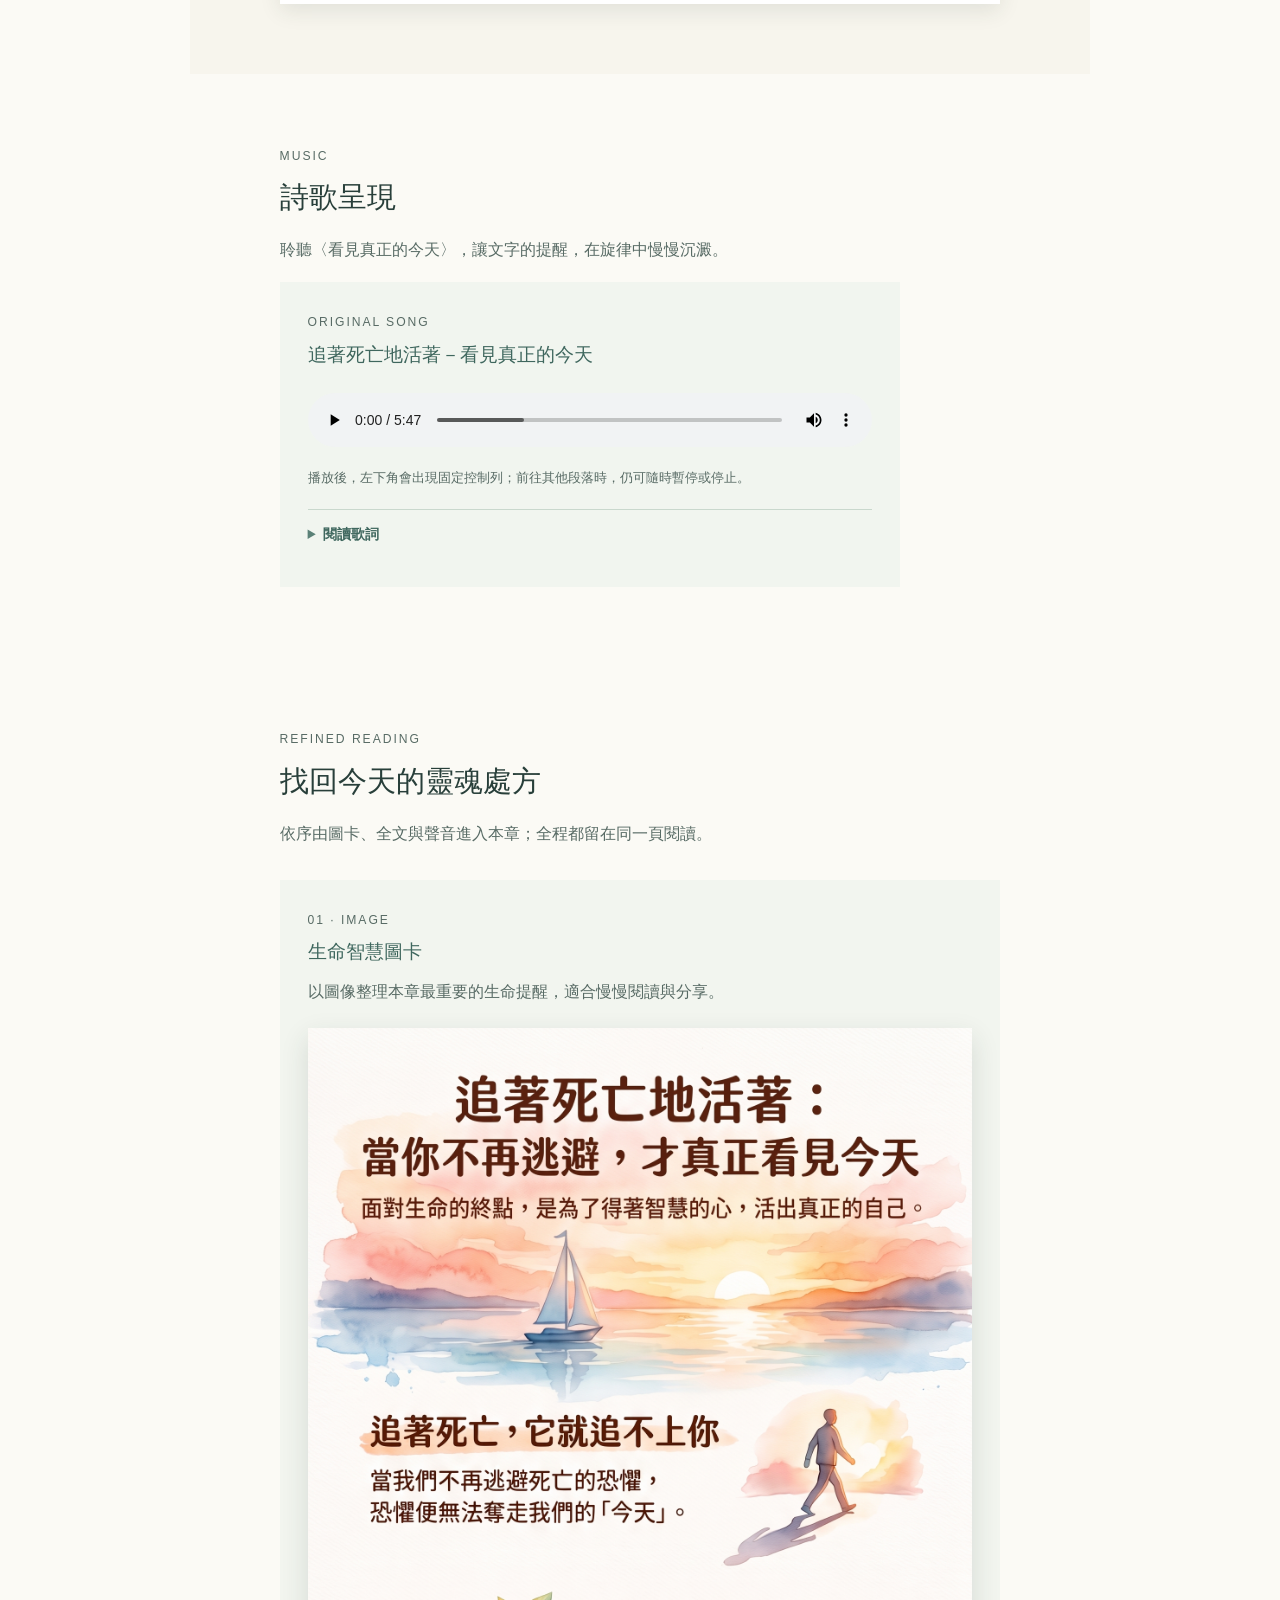
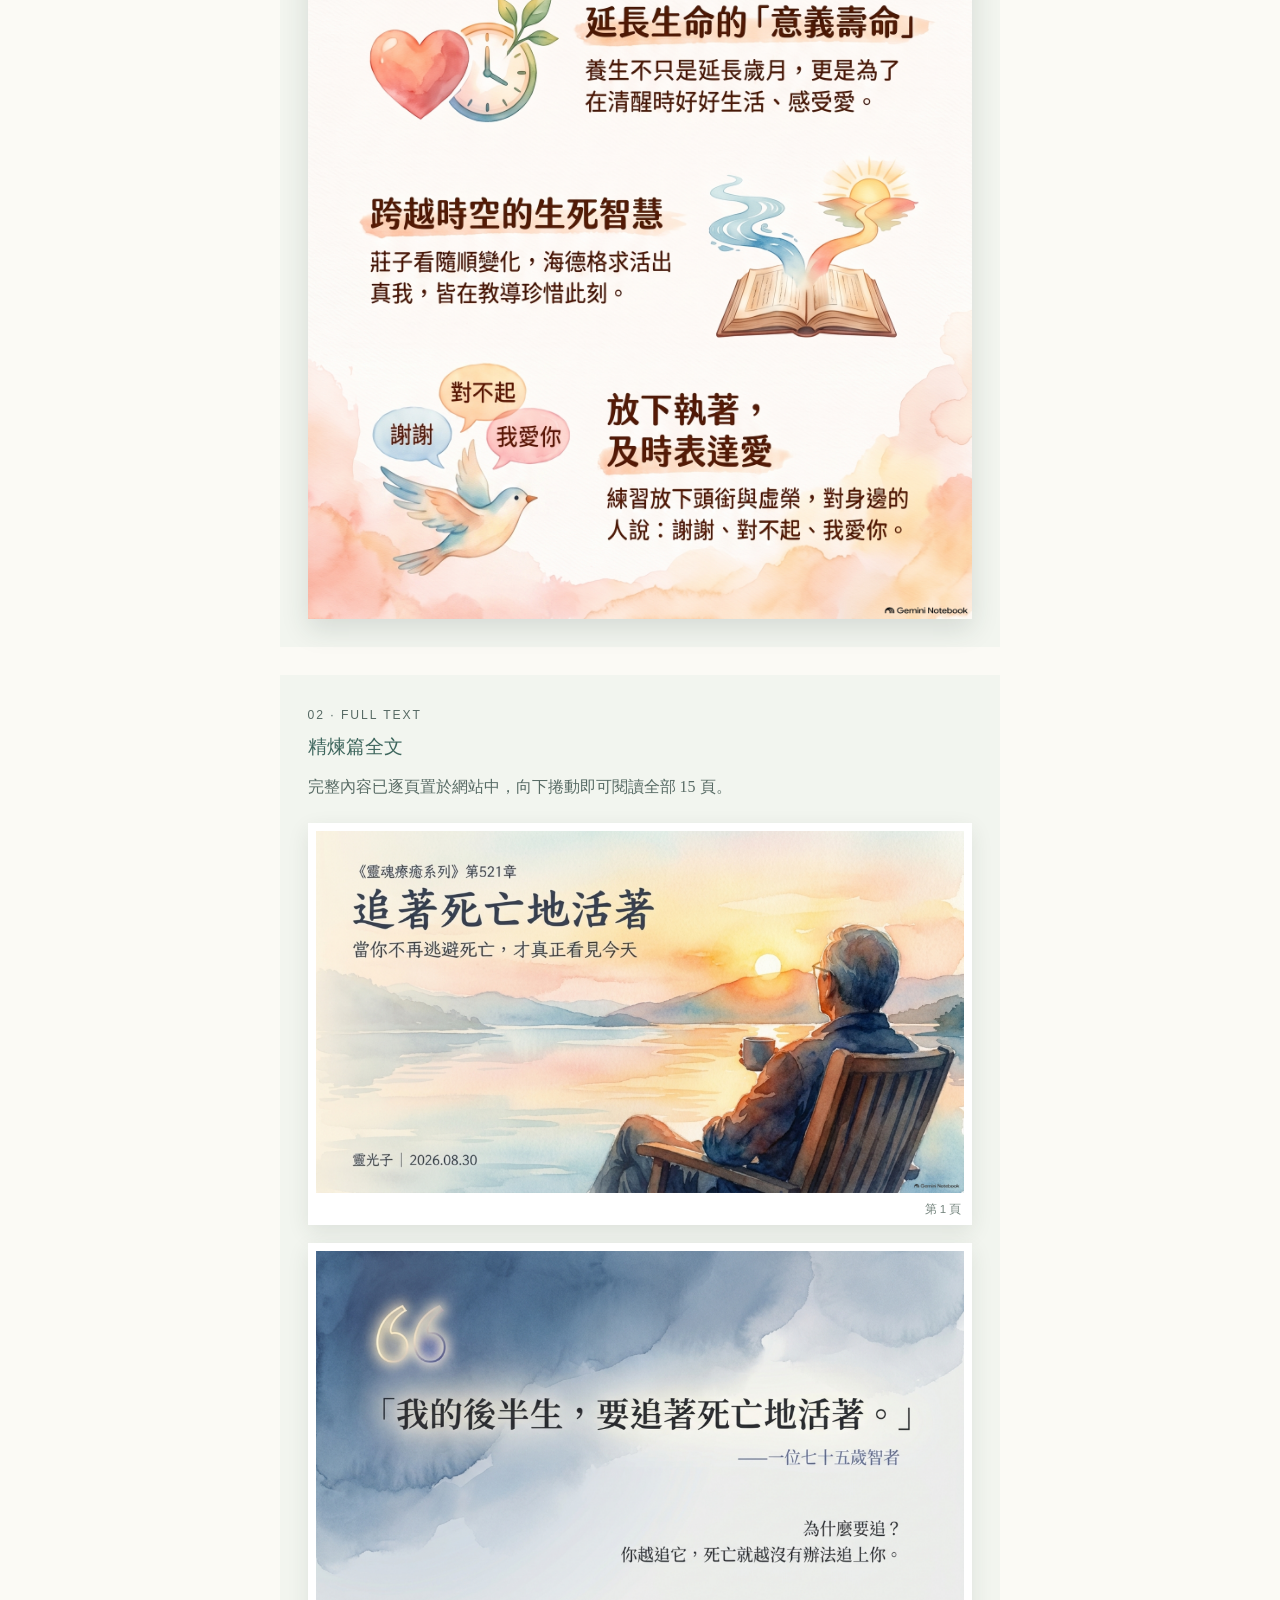
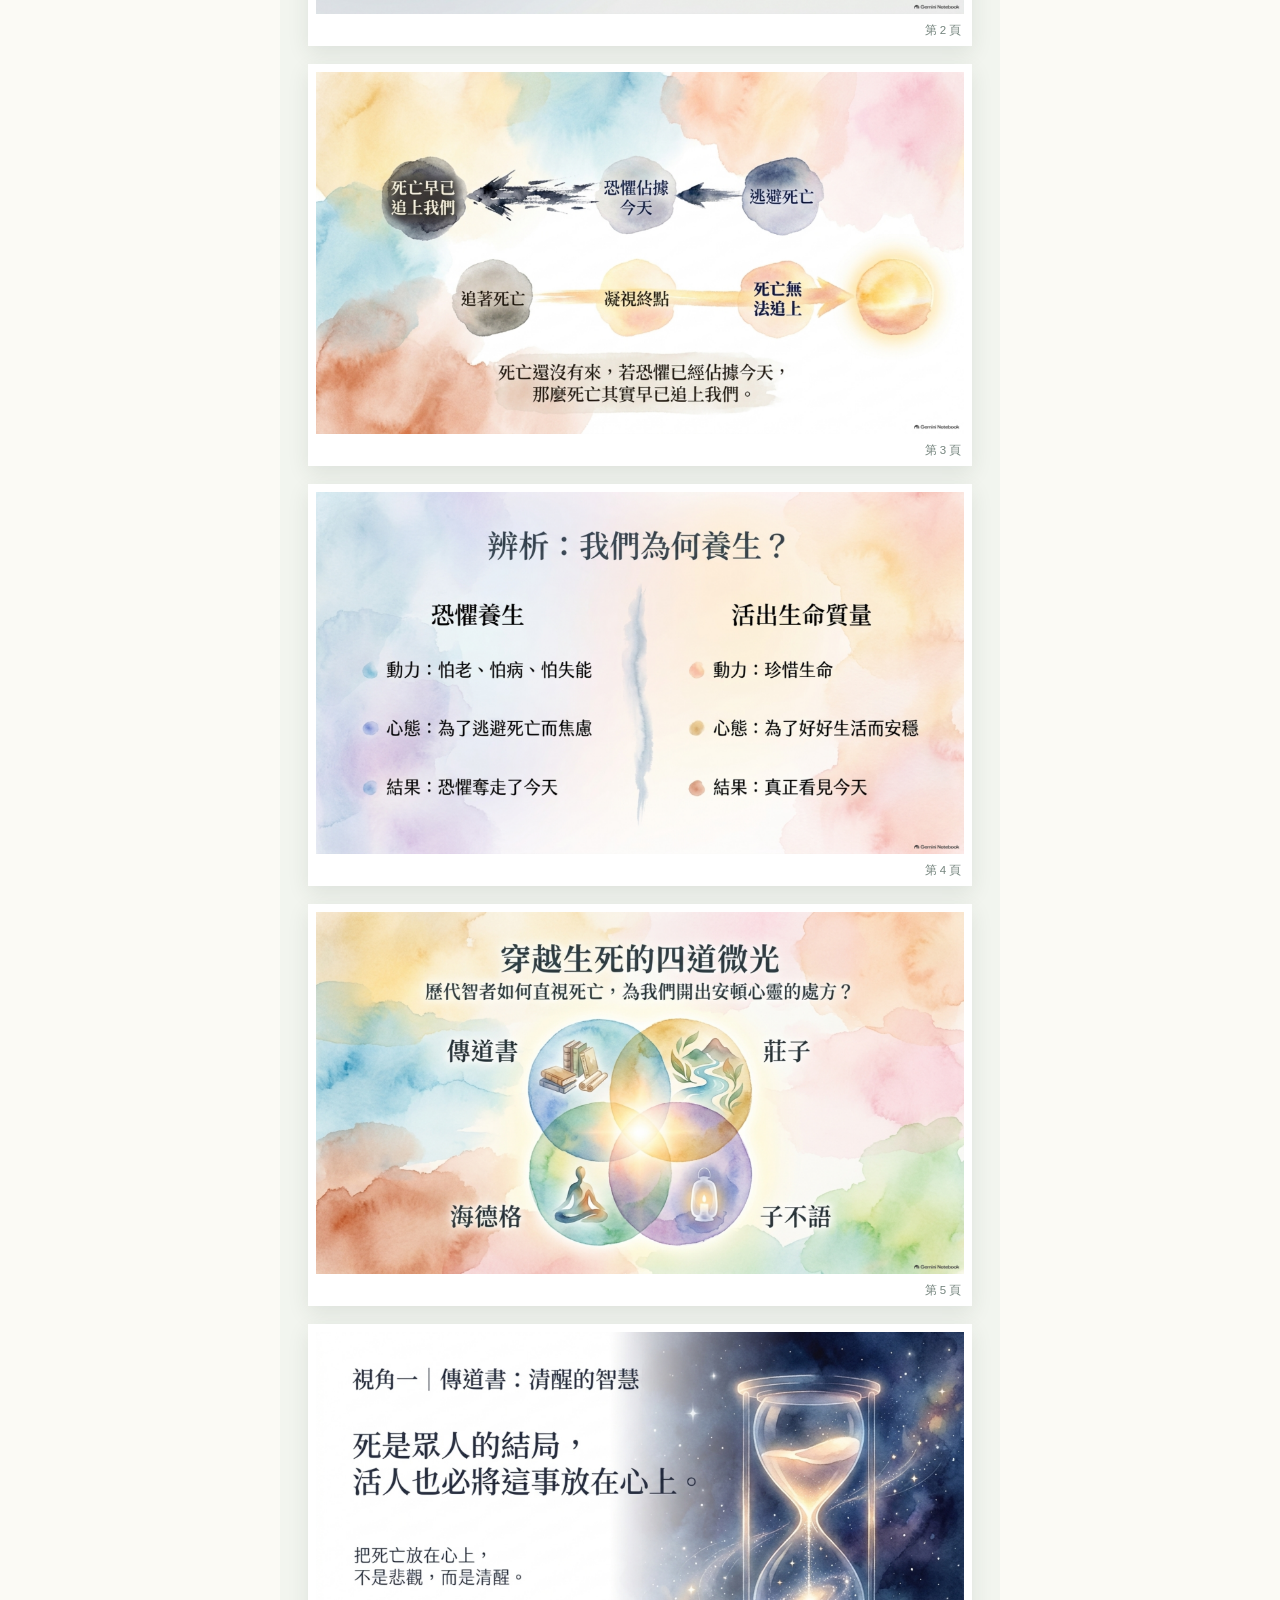
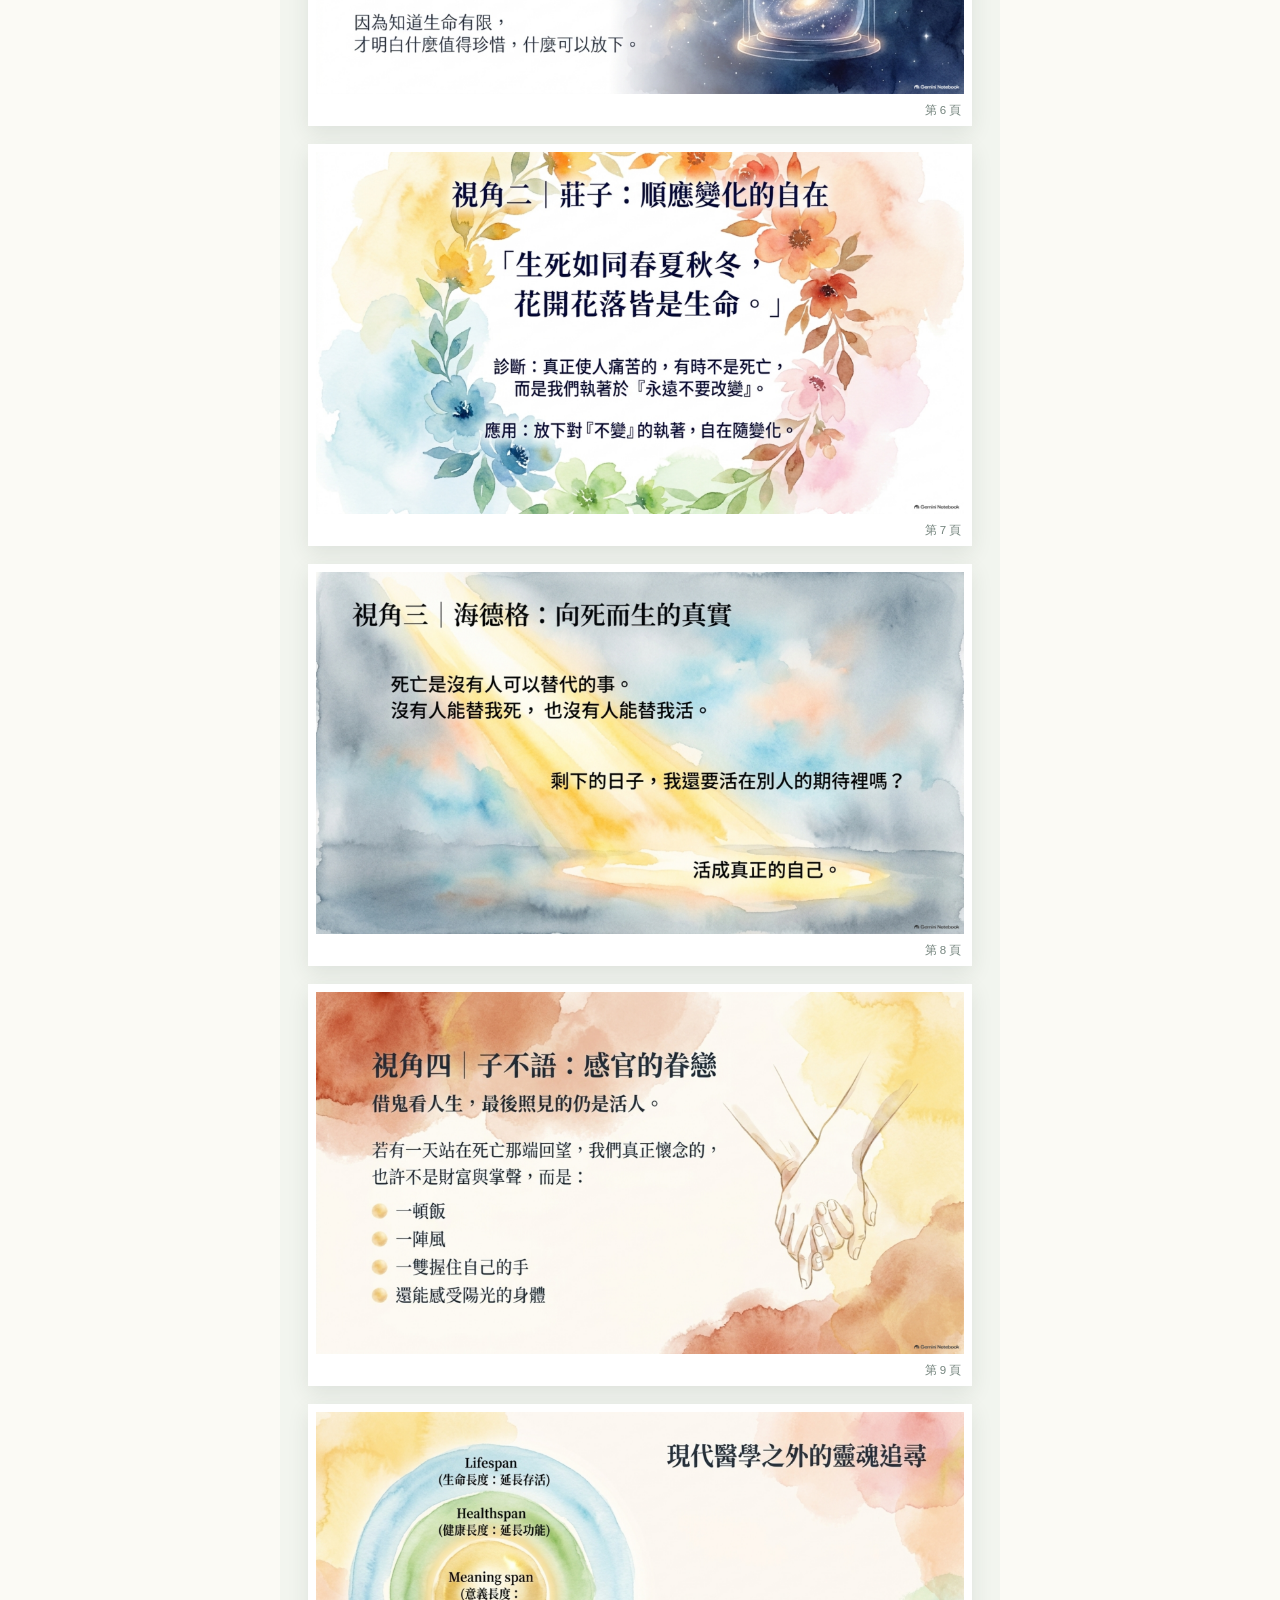
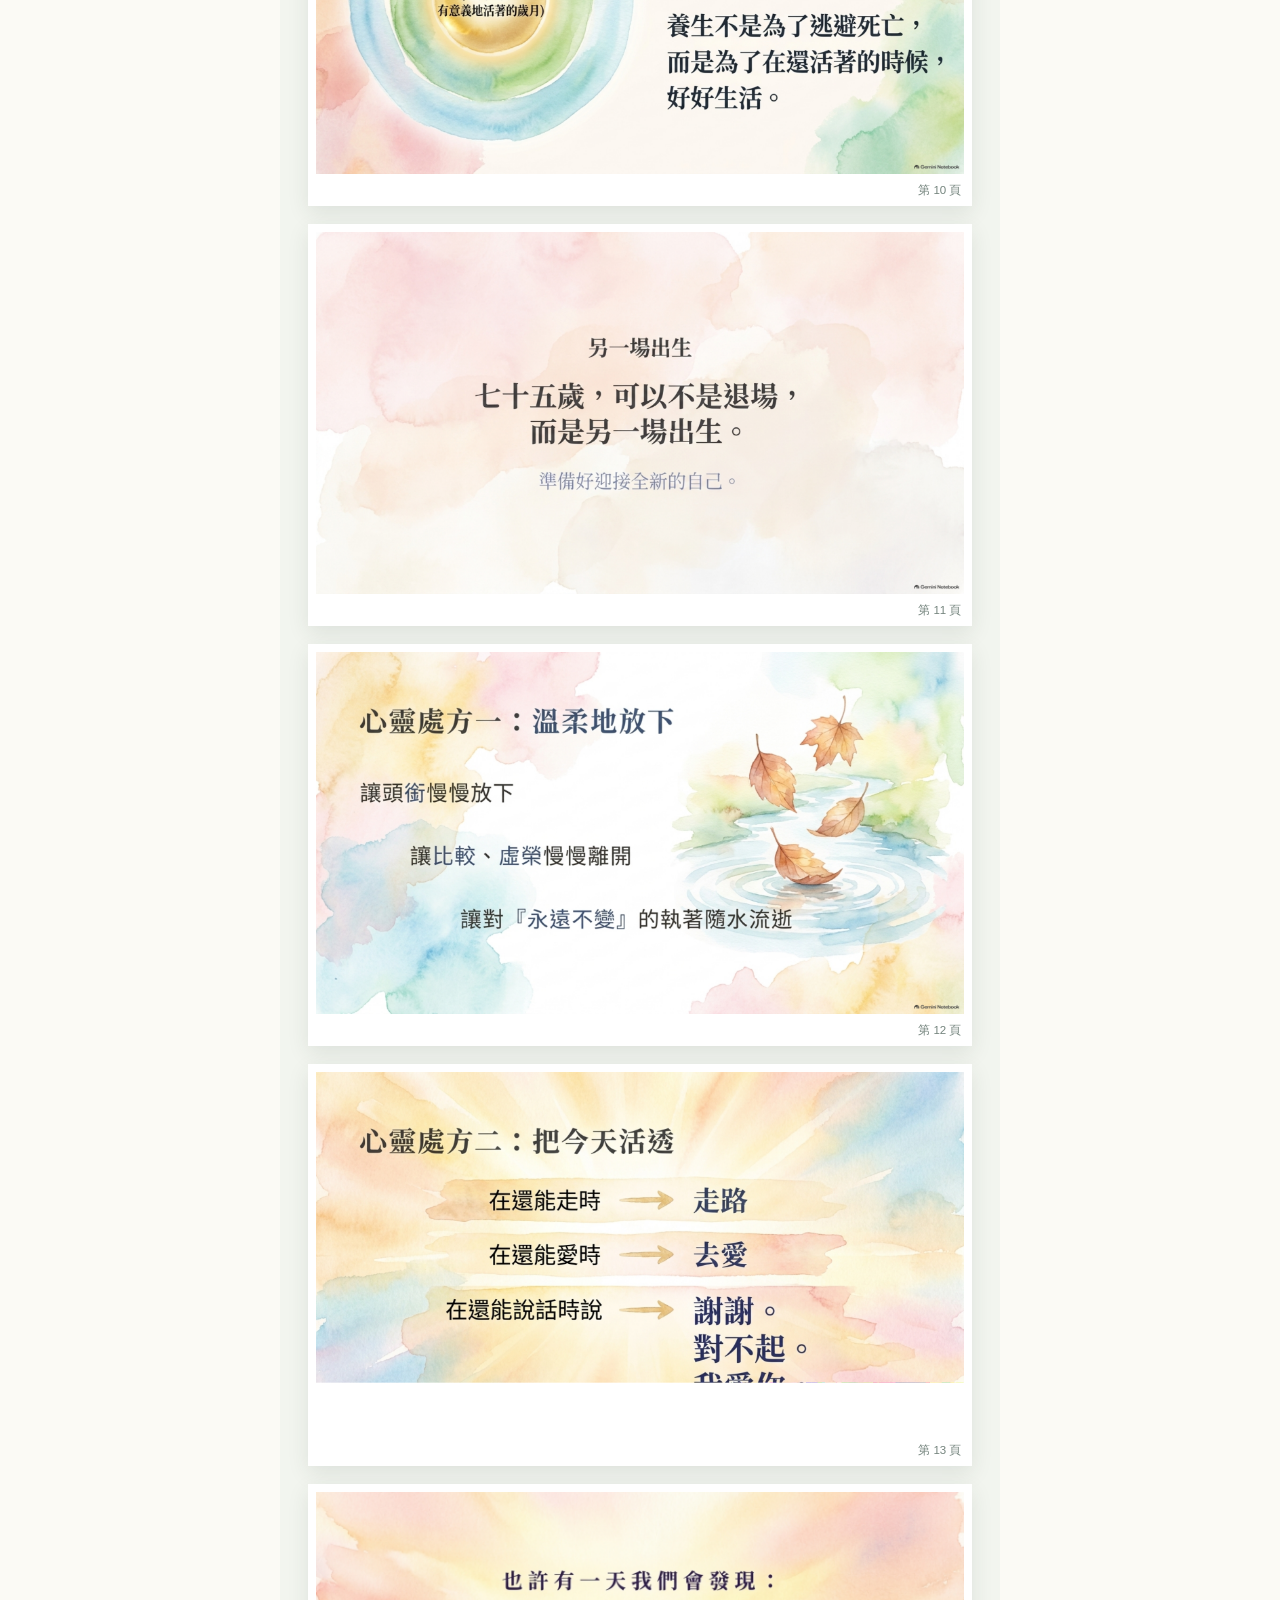
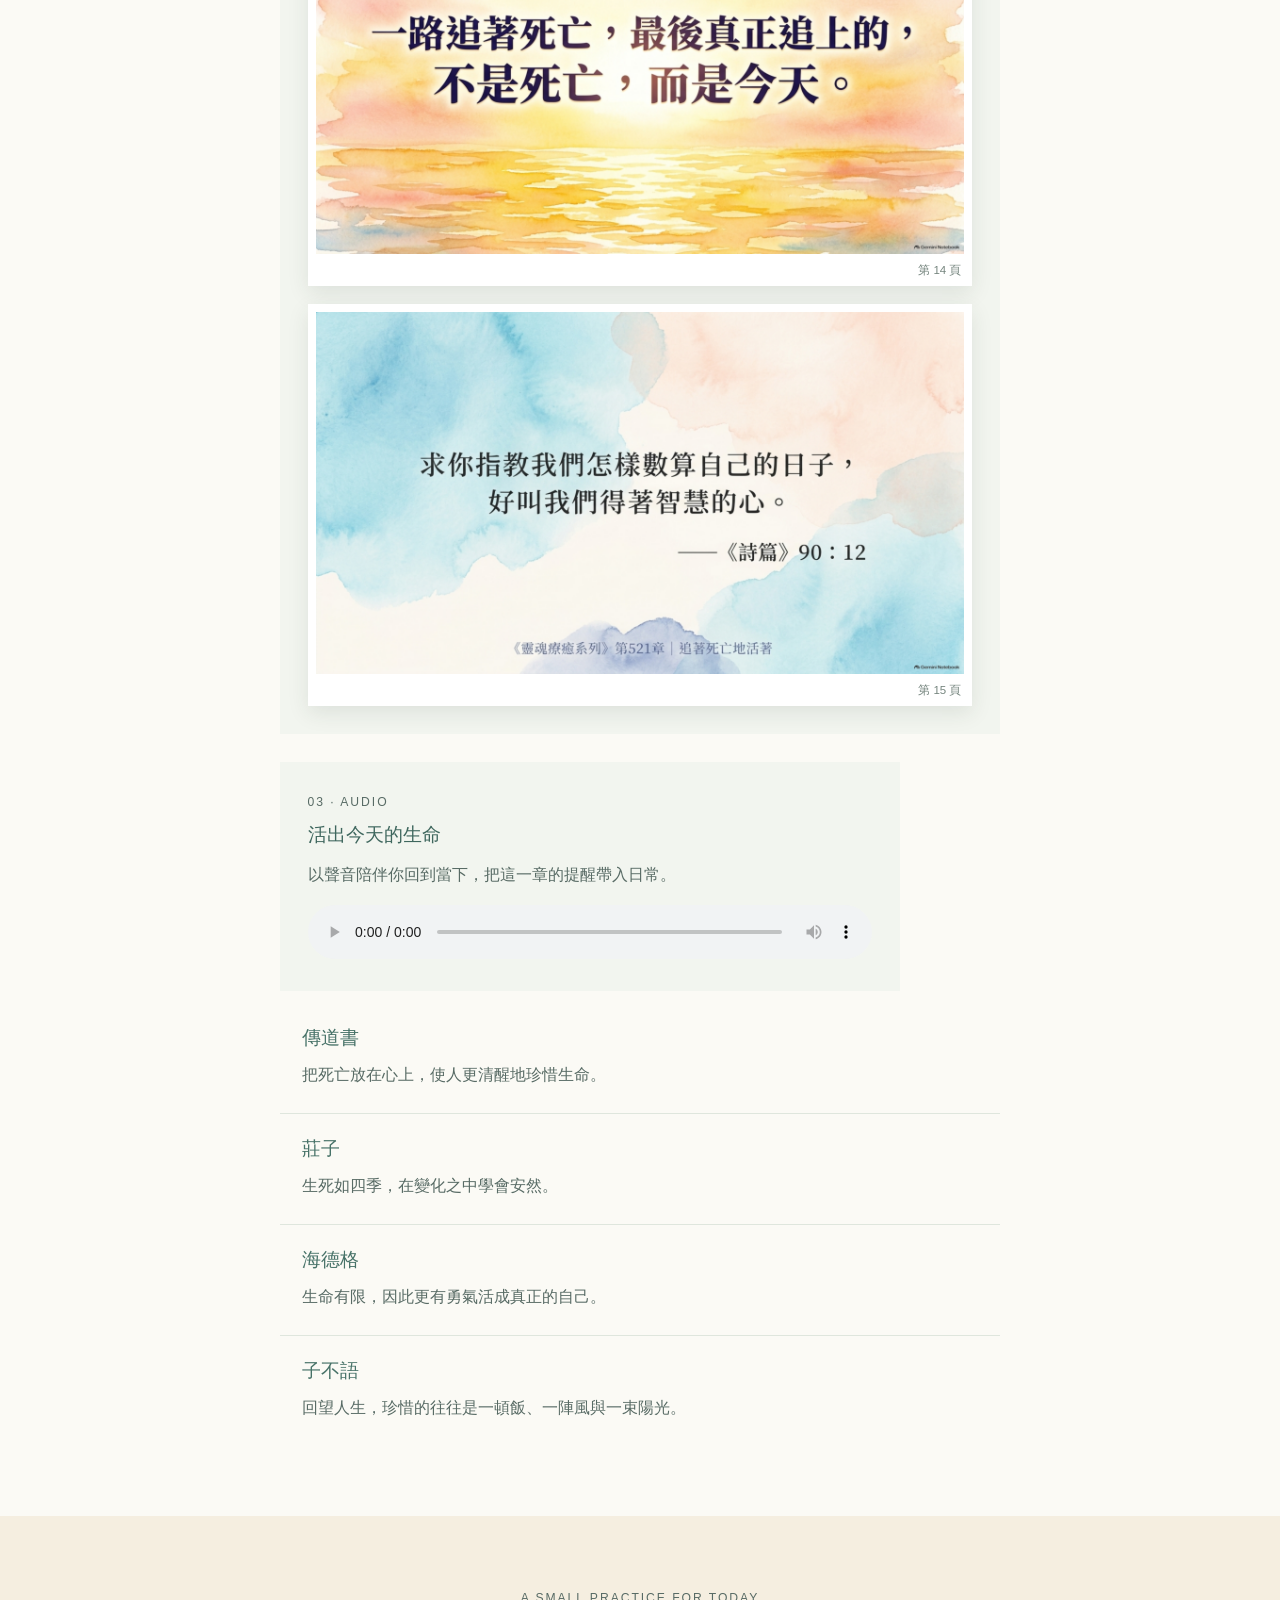
==== commit 3f1820b8: "Add chapter 521 song lyrics" ====
--- a/index.html
+++ b/index.html
@@ -19,7 +19,7 @@
 
       <section class="content original-reader" id="original-reader"><p class="eyebrow">ORIGINAL WORDS · ONLINE READING</p><h2>原圖文完整閱讀</h2><p>已採用排版修正版；請向下捲動閱讀完整 5 頁內容。</p><div class="page-stack" aria-label="原圖文修正版，5頁"><figure><img src="assets/chapter-521/original-521-page-01.png" alt="原圖文修正版第1頁"><figcaption>第 1 頁</figcaption></figure><figure><img loading="lazy" src="assets/chapter-521/original-521-page-02.png" alt="原圖文修正版第2頁"><figcaption>第 2 頁</figcaption></figure><figure><img loading="lazy" src="assets/chapter-521/original-521-page-03.png" alt="原圖文修正版第3頁"><figcaption>第 3 頁</figcaption></figure><figure><img loading="lazy" src="assets/chapter-521/original-521-page-04.png" alt="原圖文修正版第4頁"><figcaption>第 4 頁</figcaption></figure><figure><img loading="lazy" src="assets/chapter-521/original-521-page-05.png" alt="原圖文修正版第5頁"><figcaption>第 5 頁</figcaption></figure></div></section>
 
-      <section class="content song-section" id="song-521"><p class="eyebrow">MUSIC</p><h2>詩歌呈現</h2><p>聆聽〈看見真正的今天〉，讓文字的提醒，在旋律中慢慢沉澱。</p><div class="audio-panel"><p class="eyebrow">ORIGINAL SONG</p><h3>追著死亡地活著－看見真正的今天</h3><audio controls preload="metadata" data-title="追著死亡地活著－看見真正的今天" src="assets/chapter-521/song-521.mp3">你的瀏覽器不支援音訊播放。</audio><p class="audio-tip">播放後，左下角會出現固定控制列；前往其他段落時，仍可隨時暫停或停止。</p></div></section>
+      <section class="content song-section" id="song-521"><p class="eyebrow">MUSIC</p><h2>詩歌呈現</h2><p>聆聽〈看見真正的今天〉，讓文字的提醒，在旋律中慢慢沉澱。</p><div class="audio-panel"><p class="eyebrow">ORIGINAL SONG</p><h3>追著死亡地活著－看見真正的今天</h3><audio controls preload="metadata" data-title="追著死亡地活著－看見真正的今天" src="assets/chapter-521/song-521.mp3">你的瀏覽器不支援音訊播放。</audio><p class="audio-tip">播放後，左下角會出現固定控制列；前往其他段落時，仍可隨時暫停或停止。</p><details class="lyrics"><summary>閱讀歌詞</summary><div class="lyrics-copy" aria-label="追著死亡地活著歌詞"><p class="lyrics-title">〈追著死亡地活著〉</p><p class="lyrics-label">前奏</p><p>有人問我<br>為什麼要追著死亡走<br>我只是笑著說<br>因為當我不再逃<br>才真正看見<br>今天</p><p class="lyrics-label">主歌一</p><p>我們都怕歲月老去<br>怕病痛忽然來臨<br>怕有一天<br>熟悉的世界漸漸遠離<br>所以努力照顧身體<br>努力把日子延長<br>可是有沒有問過自己<br>我是因為珍惜生命<br>還是只因為<br>害怕死亡</p><p class="lyrics-label">副歌前</p><p>如果死亡還沒有來<br>恐懼卻已住進心裡<br>是不是還沒失去生命<br>就先失去了<br>今天</p><p class="lyrics-label">副歌</p><p>我要追著死亡地活著<br>不再讓恐懼追趕我<br>知道日子終有盡頭<br>才知道什麼值得守候<br>值得守候<br>還能走的時候就走<br>還能愛的時候去愛<br>不要等到回首以後<br>才明白最珍貴的<br>原來一直都是今天</p><p class="lyrics-label">主歌二</p><p>花會盛開<br>也會凋落<br>春夏秋冬<br>從來沒有停留<br>生命不是抓住不放<br>才叫擁有<br>有些東西<br>放下以後<br>心才開始自由<br>讓過去<br>慢慢走<br>讓執著<br>慢慢鬆手</p><p class="lyrics-label">主歌二 B</p><p>沒有人可以替我死<br>也沒有人能替我活<br>剩下的路還有多久<br>也許沒有人知道<br>那麼今天<br>我還要活在誰的期待<br>還是終於學會<br>成為真正的自己</p><p class="lyrics-label">副歌前二</p><p>有一天站在生命那端<br>回望曾經走過的路</p><p class="lyrics-label">女聲</p><p>我們真正懷念的是什麼<br>也許不是掌聲<br>不是擁有<br>只是一頓飯<br>一陣風<br>一雙曾經<br>握住我的手</p><p class="lyrics-label">副歌二</p><p>我要追著死亡地活著<br>不再讓恐懼追趕我<br>知道日子終有盡頭<br>才知道什麼值得守候<br>值得守候<br>值得珍惜<br>還能說話就說謝謝<br>還能擁抱就別放開<br>若還有一句<br>來不及說<br>對不起</p><p class="lyrics-label">女聲</p><p>我愛你<br>在今天說出來</p><p class="lyrics-label">橋段</p><p>主啊<br>求祢教我數算自己的日子<br>不是數還剩多少時間<br>而是讓每一天<br>都有值得活著的意義<br>賜我一顆<br>智慧的心<br>讓我不再害怕<br>明天會失去什麼<br>只知道今天<br>還能愛<br>還能給<br>還能感謝<br>就是恩典<br>求祢教我<br>好好地活著</p><p class="lyrics-label">最後副歌</p><p>我要追著死亡地活著<br>勇敢走完剩下的路<br>不再追逐虛榮掌聲<br>不再被比較綁住腳步<br>讓心自由<br>讓愛停留<br>七十五歲不是退場<br>每一清晨<br>都能重新開始<br>只要心還願意醒來<br>生命就能<br>再一次出生</p><p class="lyrics-label">最後疊唱</p><p>一路追著死亡<br>一路學會活著<br>最後真正追上的<br>不是死亡<br>是今天<br>是今天<br>是今天</p><p class="lyrics-label">尾奏</p><p>趁還能走<br>就去走<br>趁還能愛<br>就去愛<br>趁今天<br>還在<br>天<br>就是恩典</p></div></details></div></section>
 
       <section class="content refined-section" id="refined-521"><p class="eyebrow">REFINED READING</p><h2>找回今天的靈魂處方</h2><p>依序由圖卡、全文與聲音進入本章；全程都留在同一頁閱讀。</p><div class="reading-sequence"><article class="reading-block"><p class="eyebrow">01 · IMAGE</p><h3>生命智慧圖卡</h3><p>以圖像整理本章最重要的生命提醒，適合慢慢閱讀與分享。</p><img class="wisdom-image" src="assets/chapter-521/refined-521-wisdom.png" alt="追著死亡地活著：生命智慧圖卡"></article><article class="reading-block"><p class="eyebrow">02 · FULL TEXT</p><h3>精煉篇全文</h3><p>完整內容已逐頁置於網站中，向下捲動即可閱讀全部 15 頁。</p><div class="page-stack" aria-label="精煉篇全文，15頁"><figure><img src="assets/chapter-521/refined-521-page-01.png" alt="精煉篇第1頁"><figcaption>第 1 頁</figcaption></figure><figure><img loading="lazy" src="assets/chapter-521/refined-521-page-02.png" alt="精煉篇第2頁"><figcaption>第 2 頁</figcaption></figure><figure><img loading="lazy" src="assets/chapter-521/refined-521-page-03.png" alt="精煉篇第3頁"><figcaption>第 3 頁</figcaption></figure><figure><img loading="lazy" src="assets/chapter-521/refined-521-page-04.png" alt="精煉篇第4頁"><figcaption>第 4 頁</figcaption></figure><figure><img loading="lazy" src="assets/chapter-521/refined-521-page-05.png" alt="精煉篇第5頁"><figcaption>第 5 頁</figcaption></figure><figure><img loading="lazy" src="assets/chapter-521/refined-521-page-06.png" alt="精煉篇第6頁"><figcaption>第 6 頁</figcaption></figure><figure><img loading="lazy" src="assets/chapter-521/refined-521-page-07.png" alt="精煉篇第7頁"><figcaption>第 7 頁</figcaption></figure><figure><img loading="lazy" src="assets/chapter-521/refined-521-page-08.png" alt="精煉篇第8頁"><figcaption>第 8 頁</figcaption></figure><figure><img loading="lazy" src="assets/chapter-521/refined-521-page-09.png" alt="精煉篇第9頁"><figcaption>第 9 頁</figcaption></figure><figure><img loading="lazy" src="assets/chapter-521/refined-521-page-10.png" alt="精煉篇第10頁"><figcaption>第 10 頁</figcaption></figure><figure><img loading="lazy" src="assets/chapter-521/refined-521-page-11.png" alt="精煉篇第11頁"><figcaption>第 11 頁</figcaption></figure><figure><img loading="lazy" src="assets/chapter-521/refined-521-page-12.png" alt="精煉篇第12頁"><figcaption>第 12 頁</figcaption></figure><figure><img loading="lazy" src="assets/chapter-521/refined-521-page-13.png" alt="精煉篇第13頁"><figcaption>第 13 頁</figcaption></figure><figure><img loading="lazy" src="assets/chapter-521/refined-521-page-14.png" alt="精煉篇第14頁"><figcaption>第 14 頁</figcaption></figure><figure><img loading="lazy" src="assets/chapter-521/refined-521-page-15.png" alt="精煉篇第15頁"><figcaption>第 15 頁</figcaption></figure></div></article><article class="reading-block audio-block"><p class="eyebrow">03 · AUDIO</p><h3>活出今天的生命</h3><p>以聲音陪伴你回到當下，把這一章的提醒帶入日常。</p><audio controls preload="metadata" data-title="活出今天的生命" src="assets/chapter-521/refined-521.m4a">你的瀏覽器不支援音訊播放。</audio></article></div>
         <div class="wisdom-list"><article><h3>傳道書</h3><p>把死亡放在心上，使人更清醒地珍惜生命。</p></article><article><h3>莊子</h3><p>生死如四季，在變化之中學會安然。</p></article><article><h3>海德格</h3><p>生命有限，因此更有勇氣活成真正的自己。</p></article><article><h3>子不語</h3><p>回望人生，珍惜的往往是一頓飯、一陣風與一束陽光。</p></article></div>
--- a/styles.css
+++ b/styles.css
@@ -1 +1,2 @@
 :root{--ink:#283f3a;--green:#5b8177;--deep-green:#365d58;--paper:#fbfaf5;--soft:#eef2ec;--gold:#a97850}*{box-sizing:border-box}html{scroll-behavior:smooth}body{margin:0;background:#e9ece7;color:var(--ink);font-family:"Noto Serif TC","Microsoft JhengHei",serif}.soul-site{overflow:hidden;background:var(--paper);box-shadow:0 8px 24px rgba(38,55,51,.13)}.site-header{min-height:56px;display:flex;align-items:center;justify-content:space-between;padding:0 7%;background:#fbfaf5 !important;color:var(--deep-green);font-family:"Microsoft JhengHei",sans-serif}.brand{color:inherit;text-decoration:none;font-weight:700;letter-spacing:.08em}.site-header span{font-size:.83rem}.hero{position:relative;min-height:440px;isolation:isolate;overflow:hidden}.hero-image{position:absolute;inset:0;z-index:-2;width:100%;height:100%;object-fit:cover}.hero-shade{position:absolute;inset:0;z-index:-1;background:linear-gradient(90deg,rgba(255,253,246,.9),rgba(255,253,246,.62) 45%,transparent 77%)}.hero-copy{display:grid;align-content:center;min-height:440px;max-width:1020px;margin:auto;padding:48px 7%}.eyebrow{margin:0;color:var(--gold);font:.76rem "Microsoft JhengHei",sans-serif;letter-spacing:.16em}.hero h1{max-width:590px;margin:13px 0;color:#2b5048;font-size:clamp(2.15rem,5.4vw,4.25rem);font-weight:500;letter-spacing:.08em}.tagline{margin:0;color:#526861;font-size:1.05rem;line-height:1.9}.hero-note{max-width:530px;margin:22px 0 0;color:#61736c;line-height:1.9}.entry-nav{max-width:1020px;margin:auto;padding:18px 7% 32px;text-align:center;border-top:1px solid #e0e6dc}.entry-nav>p{margin:0 0 13px;color:#6e827a;font:.72rem "Microsoft JhengHei",sans-serif;letter-spacing:.15em}.entry-list{display:grid;grid-template-columns:repeat(3,minmax(0,1fr));gap:24px;max-width:610px;margin:auto}.entry{aspect-ratio:1;display:grid;place-content:center;padding:8px;border:1px solid rgba(91,129,119,.5);border-radius:50%;background:#fffefa;color:#466760;text-decoration:none;transition:background .18s,color .18s,transform .18s}.entry:hover,.entry:focus-visible{transform:translateY(-2px)}.entry.active{background:var(--green);border-color:var(--green);color:#fff}.entry b{margin-bottom:5px;font-size:1.14rem;font-weight:500}.entry small{font:.74rem "Microsoft JhengHei",sans-serif}.content{max-width:900px;margin:auto;padding:70px 7%}.content h2{margin:10px 0 16px;font-size:1.8rem;font-weight:500}.content h3{margin:7px 0 11px;color:#3f675e;font-size:1.2rem;font-weight:500}.content p{color:#586b65;line-height:2}.original-intro{background:var(--soft)}.two-col{display:grid;grid-template-columns:.83fr 1fr;gap:42px;align-items:center}.two-col>img{width:100%;box-shadow:0 12px 30px rgba(37,55,51,.2)}.primary-button{display:inline-block;margin-top:15px;padding:10px 18px;background:var(--green);color:#fff;text-decoration:none;font:.87rem "Microsoft JhengHei",sans-serif}.reading-guidance{margin:14px 0 0;font:.83rem/1.8 "Microsoft JhengHei",sans-serif}.reading-guidance a{margin-left:4px;color:#426a61;text-underline-offset:4px}.original-reader{background:#f7f5ed}.page-stack{display:grid;gap:18px;max-width:720px;margin:20px auto 0}.page-stack figure{margin:0;padding:8px;background:#fff;box-shadow:0 7px 20px rgba(37,55,51,.1)}.page-stack img{display:block;width:100%;height:auto}.page-stack figcaption{padding:9px 3px 0;color:#74847d;text-align:right;font:.72rem "Microsoft JhengHei",sans-serif}.song-section{background:var(--paper)}.audio-panel{max-width:620px;padding:28px;background:#f1f5ef}.audio-panel audio,.audio-block audio{width:100%;margin-top:14px}.audio-tip{margin:14px 0 0;color:#6a7c75;font:.83rem/1.7 "Microsoft JhengHei",sans-serif}.reading-sequence{display:grid;gap:28px;margin-top:30px}.reading-block{padding:28px;background:#f2f5ef}.reading-block p{margin:0}.wisdom-image{display:block;width:100%;max-width:680px;margin:20px auto 0;box-shadow:0 10px 26px rgba(37,55,51,.14)}.audio-block{max-width:620px}.wisdom-list{display:grid;gap:1px;margin-top:12px;background:#dfe6dd}.wisdom-list article{padding:22px;background:var(--paper)}.wisdom-list h3{margin:0 0 8px;color:#477268;font-weight:500}.wisdom-list p{margin:0}.practice{text-align:center;background:#f5eee0}.practice p{max-width:580px;margin:auto}.mini-player{position:fixed;left:18px;bottom:22px;z-index:7;display:flex;align-items:center;gap:8px;max-width:min(470px,calc(100vw - 116px));padding:10px 12px;border:1px solid rgba(91,129,119,.38);border-radius:18px;background:rgba(255,255,255,.97);box-shadow:0 5px 18px rgba(37,55,51,.18);font-family:"Microsoft JhengHei",sans-serif}.mini-player[hidden]{display:none}.mini-player strong{min-width:0;overflow:hidden;color:#426a61;font-size:.78rem;white-space:nowrap;text-overflow:ellipsis}.mini-player button{padding:6px 9px;border:0;border-radius:10px;background:#e7eee7;color:#355b53;font:inherit;font-size:.75rem;white-space:nowrap;cursor:pointer}.mini-player .stop{background:var(--green);color:#fff}.go-top{position:fixed;right:18px;bottom:22px;z-index:5;width:76px;padding:10px 6px;border:1px solid rgba(91,129,119,.4);border-radius:24px;background:rgba(255,255,255,.96);color:#426a61;text-align:center;text-decoration:none;font:.76rem "Microsoft JhengHei",sans-serif;box-shadow:0 4px 16px rgba(37,55,51,.16)}footer{padding:34px 7%;background:#e7ebe3;color:#6b7772;text-align:center;font:.8rem/1.8 "Microsoft JhengHei",sans-serif}@media(max-width:650px){.site-header{min-height:50px;padding:0 5%}.site-header span{display:none}.hero,.hero-copy{min-height:254px}.hero-shade{background:linear-gradient(90deg,rgba(255,253,246,.9),rgba(255,253,246,.68) 58%,rgba(255,253,246,.12))}.hero-copy{padding:22px 6%}.eyebrow{font-size:.61rem;letter-spacing:.1em}.hero h1{max-width:260px;margin:7px 0;font-size:clamp(1.55rem,7vw,2.05rem)}.tagline{max-width:242px;font-size:.88rem;line-height:1.55}.hero-note{display:none}.entry-nav{padding:12px 5% 20px}.entry-nav>p{margin-bottom:9px;font-size:.68rem}.entry-list{gap:10px}.entry{padding:5px}.entry b{margin-bottom:3px;font-size:.89rem}.entry small{font-size:.59rem;line-height:1.3}.content{padding:52px 6%}.two-col{grid-template-columns:1fr}.reading-block{padding:20px}.page-stack figure{padding:5px}.mini-player{left:10px;bottom:14px;gap:5px;max-width:calc(100vw - 94px);padding:8px}.mini-player strong{font-size:.68rem}.mini-player button{padding:6px;font-size:.68rem}.go-top{right:12px;bottom:16px;width:64px}}
+.lyrics{margin-top:18px;border-top:1px solid #c9d8cd}.lyrics summary{padding:15px 0;color:#3f675e;font:600 .9rem "Microsoft JhengHei",sans-serif;cursor:pointer}.lyrics summary::marker{color:var(--green)}.lyrics-copy{padding:8px 20px 20px;background:#fffefa;border-left:3px solid #b6cfc1}.lyrics-copy p{margin:0 0 16px;color:#4f625b;line-height:2}.lyrics-copy .lyrics-title{margin-bottom:22px;color:#365d58;text-align:center;font-size:1.05rem}.lyrics-copy .lyrics-label{margin:24px 0 6px;color:#a97850;font:.73rem "Microsoft JhengHei",sans-serif;letter-spacing:.12em}
